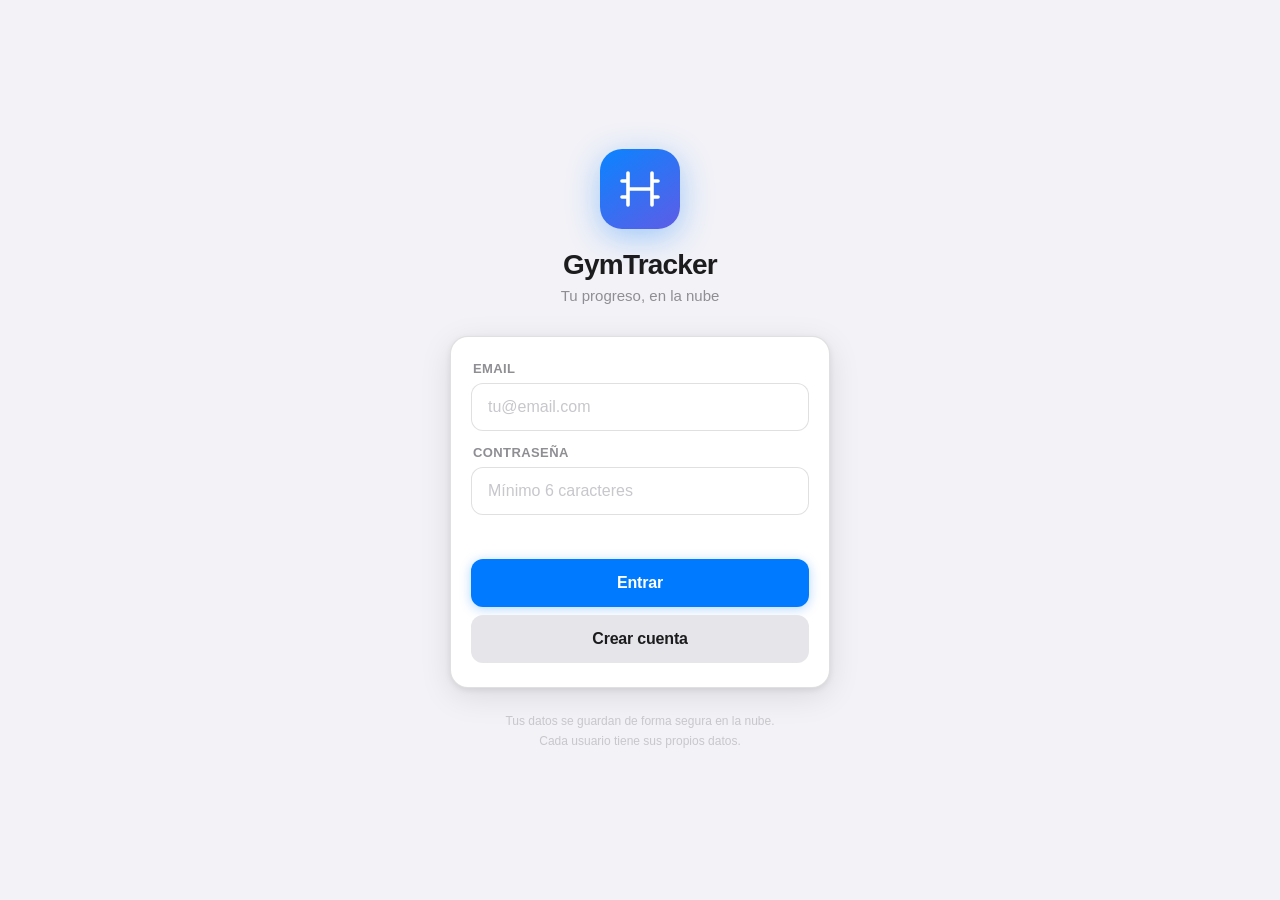
==== index.html @ f8d6d8dc "fix: backup admin con paginacion, deteccion de key incorrecta y reset service key" ====
<!DOCTYPE html>
<html lang="es">
<head>
  <meta charset="UTF-8" />
  <meta name="viewport" content="width=device-width, initial-scale=1, viewport-fit=cover" />
  <meta http-equiv="Cache-Control" content="no-cache, no-store, must-revalidate" />
  <meta http-equiv="Pragma" content="no-cache" />
  <meta http-equiv="Expires" content="0" />
  <!-- Versión del build para forzar recarga en iOS -->
  <meta name="app-version" content="20260718-001" />
  <meta name="apple-mobile-web-app-capable" content="yes" />
  <meta name="apple-mobile-web-app-status-bar-style" content="black-translucent" />
  <meta name="apple-mobile-web-app-title" content="GymTracker" />
  <meta name="theme-color" content="#000000" media="(prefers-color-scheme: dark)" />
  <meta name="theme-color" content="#f2f2f7" media="(prefers-color-scheme: light)" />
  <title>GymTracker Pro</title>
  <link rel="manifest" href="manifest.json" />
  <link rel="apple-touch-icon" href="icons/apple-touch-icon.png" />
  <link rel="stylesheet" href="style.css" />
</head>
<body>

<!-- LOGIN SCREEN -->
<div id="loginScreen" style="display:none">
  <div class="login-wrap">
    <div class="login-logo">
      <svg width="48" height="48" viewBox="0 0 24 24" fill="none" stroke="white" stroke-width="1.8" stroke-linecap="round"><path d="M6 4v16M18 4v16M3 8h3M18 8h3M3 16h3M18 16h3M6 12h12"/></svg>
    </div>
    <div class="login-title">GymTracker</div>
    <div class="login-subtitle">Tu progreso, en la nube</div>

    <div class="login-card">
      <div class="form-group">
        <label class="form-label">Email</label>
        <input type="email" id="loginEmail" class="form-input" placeholder="tu@email.com"
          autocomplete="email" inputmode="email" />
      </div>
      <div class="form-group">
        <label class="form-label">Contraseña</label>
        <input type="password" id="loginPass" class="form-input" placeholder="Mínimo 6 caracteres"
          autocomplete="current-password" />
      </div>
      <div id="loginError" class="login-error"></div>
      <button id="loginBtn" class="btn btn-primary btn-full" onclick="handleLogin()">Entrar</button>
      <button id="signupBtn" class="btn btn-secondary btn-full" onclick="handleSignup()">Crear cuenta</button>
    </div>

    <div class="login-footer">Tus datos se guardan de forma segura en la nube.<br>Cada usuario tiene sus propios datos.</div>
  </div>
</div>

<div id="app">

  <div class="status-bar-spacer"></div>

  <!-- HEADER -->
  <header class="app-header" id="appHeader">
    <div class="header-inner">
      <button class="header-btn" id="headerLeft" onclick="handleHeaderLeft()" style="visibility:hidden">
        <svg viewBox="0 0 24 24"><polyline points="15 18 9 12 15 6"/></svg>
        <span id="headerLeftText" style="font-size:16px;font-weight:500"></span>
      </button>
      <h1 class="header-title" id="headerTitle">GymTracker</h1>
      <button class="header-btn" id="headerRight" onclick="handleHeaderRight()" style="visibility:hidden">
        <span id="headerRightContent"></span>
      </button>
    </div>
  </header>

  <div id="syncIndicator" class="sync-indicator"></div>

  <!-- MAIN -->
  <main class="main-content" id="mainContent">

    <!-- DASHBOARD -->
    <section id="viewDashboard" class="view active">

      <!-- Hero: peso corporal -->
      <div class="dash-hero" onclick="navigateTo('weight')">
        <div class="dash-hero-label">Peso corporal</div>
        <div style="display:flex;align-items:baseline;gap:6px">
          <div class="dash-hero-value" id="dashWeight">—</div>
          <div class="dash-hero-unit">kg</div>
        </div>
        <div id="dashWeightDelta" class="dash-hero-delta" style="display:none"></div>
        <div class="dash-hero-sub">Toca para registrar peso</div>
      </div>

      <!-- KPI strip -->
      <div class="dash-kpi-strip" id="dashKpiStrip"></div>

      <!-- Stats tiles -->
      <div class="stats-grid">
        <div class="stat-tile" onclick="navigateTo('workouts')">
          <div class="stat-tile-icon" style="background:rgba(0,122,255,0.10)">
            <svg class="tile-svg" viewBox="0 0 24 24"><path d="M6 4v16M18 4v16M3 8h3M18 8h3M3 16h3M18 16h3M6 12h12"/></svg>
          </div>
          <div class="stat-tile-value" id="dashWorkouts">0</div>
          <div class="stat-tile-label">Entrenos</div>
        </div>
        <div class="stat-tile" onclick="navigateTo('exercises')">
          <div class="stat-tile-icon" style="background:rgba(94,92,230,0.10)">
            <svg class="tile-svg" style="stroke:#5856d6" viewBox="0 0 24 24"><path d="M9 5H7a2 2 0 0 0-2 2v12a2 2 0 0 0 2 2h10a2 2 0 0 0 2-2V7a2 2 0 0 0-2-2h-2"/><rect x="9" y="3" width="6" height="4" rx="1"/><path d="M9 12h6M9 16h4"/></svg>
          </div>
          <div class="stat-tile-value" id="dashExercises">0</div>
          <div class="stat-tile-label">Ejercicios</div>
        </div>
        <div class="stat-tile" onclick="navigateTo('records')">
          <div class="stat-tile-icon" style="background:rgba(255,159,10,0.10)">
            <svg class="tile-svg" style="stroke:#ff9f0a" viewBox="0 0 24 24"><circle cx="12" cy="8" r="6"/><path d="M8.21 13.89L7 23l5-3 5 3-1.21-9.12"/></svg>
          </div>
          <div class="stat-tile-value" id="dashRecords">0</div>
          <div class="stat-tile-label">Récords</div>
        </div>
      </div>

      <!-- Último entreno -->
      <div class="section-title">Último entreno</div>
      <div id="dashLastWorkout" style="padding:0 16px 4px"></div>
      <div id="dashQuickActions" style="padding:0 16px 4px"></div>
      <div id="dashRecentPRs" style="padding:0 16px 4px"></div>

      <!-- Semana en curso -->
      <div class="section-title">Esta semana</div>
      <div id="dashWeekSummary" style="padding:0 16px 4px"></div>

      <div class="section-title" style="margin-top:4px">Volumen semanal</div>
      <div class="card card-chart"><canvas id="chartVolumeDash" height="110"></canvas></div>

      <div class="section-title">Progreso peso</div>
      <div class="card card-chart"><canvas id="chartWeightDash" height="110"></canvas></div>

      <div class="section-title">Objetivos</div>
      <div id="dashGoals" style="padding:0 16px">
        <div class="empty-state">
          <div class="empty-icon-wrap">
            <svg class="empty-svg" viewBox="0 0 24 24"><circle cx="12" cy="12" r="10"/><path d="M12 8v4l3 3"/></svg>
          </div>
          <div class="empty-state-text">Sin objetivos</div>
          <div class="empty-state-sub">Defínelos en Ajustes</div>
        </div>
      </div>

      <div class="section-title">Calendario</div>
      <div class="card" id="dashCalendar"></div>
      <div style="height:36px"></div>
    </section>

    <!-- WORKOUTS LIST -->
    <section id="viewWorkouts" class="view">
      <!-- Search bar -->
      <div class="search-bar-wrap">
        <input type="search" id="workoutSearch" class="search-input" placeholder="Buscar entreno, ejercicio..." oninput="renderWorkoutList()" autocomplete="off" />
      </div>
      <!-- Quick range chips -->
      <div class="filter-chips" id="workoutRangeFilter">
        <button class="chip active" onclick="setWorkoutRange('all',this)">Todo</button>
        <button class="chip" onclick="setWorkoutRange('week',this)">Esta semana</button>
        <button class="chip" onclick="setWorkoutRange('month',this)">Este mes</button>
        <button class="chip" onclick="setWorkoutRange('3m',this)">3 meses</button>
        <button class="chip wf-calendar-chip" onclick="toggleWorkoutDatePicker(this)" id="workoutDatePickerChip">📅 Fecha</button>
      </div>
      <!-- Date range picker (hidden by default) -->
      <div id="workoutDatePicker" class="wf-date-picker" style="display:none">
        <div class="wf-date-row">
          <label class="wf-date-label">Desde</label>
          <input type="date" id="workoutDateFrom" class="form-input wf-date-input" onchange="renderWorkoutList()" />
        </div>
        <div class="wf-date-row">
          <label class="wf-date-label">Hasta</label>
          <input type="date" id="workoutDateTo" class="form-input wf-date-input" onchange="renderWorkoutList()" />
        </div>
        <button class="btn btn-ghost wf-clear-btn" onclick="clearWorkoutDatePicker()">Limpiar fechas</button>
      </div>
      <!-- Muscle filter chips -->
      <div class="filter-chips" id="workoutMuscleFilter" style="padding-top:2px">
        <button class="chip active" onclick="setWorkoutMuscle('',this)">Todos</button>
        <button class="chip" onclick="setWorkoutMuscle('Pecho',this)">Pecho</button>
        <button class="chip" onclick="setWorkoutMuscle('Espalda',this)">Espalda</button>
        <button class="chip" onclick="setWorkoutMuscle('Hombros',this)">Hombros</button>
        <button class="chip" onclick="setWorkoutMuscle('Bíceps',this)">Bíceps</button>
        <button class="chip" onclick="setWorkoutMuscle('Tríceps',this)">Tríceps</button>
        <button class="chip" onclick="setWorkoutMuscle('Antebrazo',this)">Antebrazo</button>
        <button class="chip" onclick="setWorkoutMuscle('Piernas',this)">Piernas</button>
        <button class="chip" onclick="setWorkoutMuscle('Glúteos',this)">Glúteos</button>
        <button class="chip" onclick="setWorkoutMuscle('Core / Abdomen',this)">Core</button>
        <button class="chip" onclick="setWorkoutMuscle('Cardio',this)">Cardio</button>
      </div>
      <!-- Results count -->
      <div id="workoutFilterInfo" class="wf-filter-info" style="display:none"></div>
      <div id="workoutList" class="list-container" style="padding-top:4px"></div>
      <div style="height:100px"></div>
    </section>

    <!-- WORKOUT EDIT -->
    <section id="viewWorkoutEdit" class="view">
      <div class="autosave-indicator" id="autoSaveIndicator">✓ Guardado</div>
      <div class="form-container">
        <input type="hidden" id="editWorkoutId" />
        <div class="form-group">
          <label class="form-label">Título (opcional)</label>
          <input type="text" id="workoutTitle" class="form-input" placeholder="Ej: Push day, Pierna pesada, Full body..." oninput="scheduleAutoSave()" />
        </div>
        <div class="form-group">
          <label class="form-label">Fecha</label>
          <input type="date" id="workoutDate" class="form-input" oninput="scheduleAutoSave()" />
        </div>
        <div class="form-group">
          <label class="form-label">Notas</label>
          <textarea id="workoutNotes" class="form-input form-textarea" placeholder="Sensaciones, observaciones..." oninput="scheduleAutoSave()"></textarea>
        </div>
        <div class="form-group">
          <label class="form-label">Foto del entrenamiento</label>
          <div class="workout-photo-area" id="workoutPhotoPreview" onclick="document.getElementById('workoutPhotoInput').click()">
            <svg width="28" height="28" viewBox="0 0 24 24" fill="none" stroke="currentColor" stroke-width="1.5" stroke-linecap="round"><rect x="3" y="3" width="18" height="18" rx="3"/><circle cx="8.5" cy="8.5" r="1.5"/><polyline points="21 15 16 10 5 21"/></svg>
            <span id="workoutPhotoLabel">Añadir foto</span>
          </div>
          <input type="file" id="workoutPhotoInput" accept="image/*" style="display:none" onchange="handleWorkoutPhoto(event)" />
          <input type="hidden" id="workoutPhotoData" />
        </div>
        <div class="form-group">
          <div class="workout-inline-actions">
            <button class="btn btn-secondary btn-sm" onclick="openTemplatePicker()">Cargar plantilla</button>
            <button class="btn btn-ghost btn-sm" onclick="saveCurrentWorkoutAsTemplate()">Guardar como plantilla</button>
          </div>
          <div id="workoutTemplateHint" class="workout-template-hint"></div>
        </div>
      </div>
      <div class="section-title">Ejercicios y series</div>
      <div style="padding:0 16px">
        <div id="exerciseBlocksContainer"></div>
        <button class="add-exercise-btn" onclick="addExerciseBlock()">
          <svg width="16" height="16" viewBox="0 0 24 24" fill="none" stroke="currentColor" stroke-width="2.5" stroke-linecap="round"><line x1="12" y1="5" x2="12" y2="19"/><line x1="5" y1="12" x2="19" y2="12"/></svg>
          Añadir ejercicio
        </button>
      </div>
      <div style="padding:16px">
        <button class="btn btn-primary btn-full" onclick="saveWorkout()">Guardar entrenamiento</button>
      </div>
      <div style="height:32px"></div>
    </section>

    <!-- EXERCISES LIST -->
    <section id="viewExercises" class="view">
      <div class="search-bar-wrap">
        <input type="search" id="exerciseSearch" class="search-input" placeholder="Buscar ejercicio..." oninput="renderExerciseList()" autocomplete="off" />
      </div>
      <div class="filter-chips" id="exerciseMuscleFilter">
        <button class="chip active" onclick="setExFilter('',this)">Todos</button>
        <button class="chip" onclick="setExFilter('Pecho',this)">Pecho</button>
        <button class="chip" onclick="setExFilter('Espalda',this)">Espalda</button>
        <button class="chip" onclick="setExFilter('Hombros',this)">Hombros</button>
        <button class="chip" onclick="setExFilter('Bíceps',this)">Bíceps</button>
        <button class="chip" onclick="setExFilter('Tríceps',this)">Tríceps</button>
        <button class="chip" onclick="setExFilter('Antebrazo',this)">Antebrazo</button>
        <button class="chip" onclick="setExFilter('Piernas',this)">Piernas</button>
        <button class="chip" onclick="setExFilter('Glúteos',this)">Glúteos</button>
        <button class="chip" onclick="setExFilter('Core / Abdomen',this)">Core</button>
        <button class="chip" onclick="setExFilter('Cardio',this)">Cardio</button>
      </div>
      <div id="exerciseList" class="list-container"></div>
      <div style="height:100px"></div>
    </section>

    <!-- EXERCISE EDIT -->
    <section id="viewExerciseEdit" class="view">
      <input type="hidden" id="editExerciseId" />
      <div class="exercise-form-card">
        <div class="form-group" style="margin-bottom:20px">
          <label class="form-label">Nombre del ejercicio</label>
          <input type="text" id="exerciseName" class="form-input exercise-name-input"
            placeholder="Ej: Press banca plano"
            autocomplete="off" autocorrect="off" spellcheck="false" autofocus />
        </div>
        <div class="form-group">
          <label class="form-label">Grupo muscular</label>
          <div class="muscle-chips-wrap" id="muscleChipsWrap">
            <button class="muscle-chip" data-m="Pecho"          onclick="selectMuscle(this)">Pecho</button>
            <button class="muscle-chip" data-m="Espalda"        onclick="selectMuscle(this)">Espalda</button>
            <button class="muscle-chip" data-m="Hombros"        onclick="selectMuscle(this)">Hombros</button>
            <button class="muscle-chip" data-m="Bíceps"         onclick="selectMuscle(this)">Bíceps</button>
            <button class="muscle-chip" data-m="Tríceps"        onclick="selectMuscle(this)">Tríceps</button>
            <button class="muscle-chip" data-m="Antebrazo"      onclick="selectMuscle(this)">Antebrazo</button>
            <button class="muscle-chip" data-m="Piernas"        onclick="selectMuscle(this)">Piernas</button>
            <button class="muscle-chip" data-m="Glúteos"        onclick="selectMuscle(this)">Glúteos</button>
            <button class="muscle-chip" data-m="Core / Abdomen" onclick="selectMuscle(this)">Core</button>
            <button class="muscle-chip" data-m="Cardio"         onclick="selectMuscle(this)">Cardio</button>
            <button class="muscle-chip" data-m="Otro"           onclick="selectMuscle(this)">Otro</button>
          </div>
          <input type="hidden" id="exerciseMuscle" />
        </div>
        <div class="form-group" style="margin-bottom:4px">
          <label class="form-label">Notas / Técnica</label>
          <textarea id="exerciseNotes" class="form-input form-textarea" placeholder="Agarre, recorrido, variantes..."></textarea>
        </div>
      </div>
      <div style="padding:0 16px 8px">
        <button class="btn btn-primary btn-full" onclick="saveExercise()">Guardar ejercicio</button>
        <button class="btn btn-ghost btn-full" id="deleteExerciseBtn" onclick="deleteExerciseCurrent()" style="display:none;color:var(--red)">Eliminar ejercicio</button>
      </div>
      <div style="height:32px"></div>
    </section>

    <!-- HISTORY section removed -->

    <!-- STATS -->
    <section id="viewStats" class="view">
      <div class="time-range-bar">
        <button class="time-btn active" onclick="setStatsRange(7,this)">7D</button>
        <button class="time-btn"        onclick="setStatsRange(30,this)">30D</button>
        <button class="time-btn"        onclick="setStatsRange(90,this)">3M</button>
        <button class="time-btn"        onclick="setStatsRange(180,this)">6M</button>
        <button class="time-btn"        onclick="setStatsRange(365,this)">1A</button>
        <button class="time-btn"        onclick="setStatsRange(0,this)">Todo</button>
      </div>
      <div class="stats-summary-grid" id="statsSummaryGrid"></div>
      <div class="stats-tabs">
        <button class="stats-tab active" onclick="switchStatsTab('general',this)">General</button>
        <button class="stats-tab" onclick="switchStatsTab('exercise',this)">Ejercicio</button>
        <button class="stats-tab" onclick="switchStatsTab('muscles',this)">Músculos</button>
        <button class="stats-tab" onclick="switchStatsTab('compare',this)">Comparar</button>
      </div>
      <div id="statsTabGeneral" class="stats-tab-content active">
        <div id="statsHighlights" style="padding:0 16px 8px"></div>
        <div id="statsWeekPattern" style="padding:0 16px 8px"></div>
        <div class="card card-chart">
          <div class="chart-title">Entrenos por semana</div>
          <div class="chart-subtitle" id="statsAvgPerWeek"></div>
          <canvas id="chartWorkoutsPerWeek" height="130"></canvas>
        </div>
        <div class="card card-chart">
          <div class="chart-title">Volumen semanal <span style="font-size:12px;font-weight:400;color:var(--text3)">kg·reps</span></div>
          <div class="chart-subtitle" id="statsBestWeek"></div>
          <canvas id="chartWeeklyVolume" height="130"></canvas>
        </div>
        <div class="card card-chart">
          <div class="chart-title">Volumen mensual</div>
          <canvas id="chartMonthlyVolume" height="130"></canvas>
        </div>
        <div class="card card-chart">
          <div class="chart-title">Peso corporal</div>
          <div class="chart-subtitle" id="statsWeightMeta"></div>
          <canvas id="chartWeightStats" height="130"></canvas>
        </div>
      </div>
      <div id="statsTabExercise" class="stats-tab-content">
        <div style="padding:0 16px 8px">
          <select id="statsExercisePicker" class="form-input form-select" onchange="renderStatsExercise()" style="font-weight:600">
            <option value="">— Selecciona un ejercicio —</option>
          </select>
        </div>
        <div id="statsExerciseRankings" style="padding:0 16px 8px"></div>
        <div id="statsExerciseSummary" style="padding:0 16px 4px"></div>
        <div id="statsExerciseState" style="padding:0 16px 8px"></div>
        <div class="card card-chart">
          <div class="chart-title">Peso máximo por sesión</div>
          <canvas id="chartExercise" height="140"></canvas>
        </div>
        <div class="card card-chart">
          <div class="chart-title">1RM estimado <span style="font-size:12px;font-weight:400;color:var(--text3)">(Epley + Brzycki)</span></div>
          <canvas id="chartOneRM" height="130"></canvas>
        </div>
        <div class="card card-chart">
          <div class="chart-title">Volumen por sesión</div>
          <canvas id="chartExVolume" height="130"></canvas>
        </div>
      </div>
      <div id="statsTabMuscles" class="stats-tab-content">        <div id="statsMuscleInsights" style="padding:0 16px 8px"></div>
        <div class="card" style="padding:16px 20px">
          <div class="chart-title" style="padding:0 0 12px">Volumen por músculo</div>
          <div id="muscleDistribution"></div>
        </div>
        <div class="card" style="padding:16px 20px;margin-top:0">
          <div class="chart-title" style="padding:0 0 12px">Sets por músculo</div>
          <div id="muscleSetCount"></div>
        </div>
        <div id="statsMuscleBalance" style="padding:0 16px 8px"></div>
      </div>

      <!-- TAB: COMPARAR -->
      <div id="statsTabCompare" class="stats-tab-content">
        <div style="padding:12px 16px 8px">
          <div class="cmp-label">Entreno A</div>
          <select id="cmpWorkoutA" class="form-input form-select" onchange="renderCompare()" style="font-weight:600;margin-bottom:10px">
            <option value="">— Selecciona un entreno —</option>
          </select>
          <div class="cmp-label">Entreno B</div>
          <select id="cmpWorkoutB" class="form-input form-select" onchange="renderCompare()" style="font-weight:600">
            <option value="">— Selecciona un entreno —</option>
          </select>
        </div>
        <div id="cmpResult" style="padding:0 16px 8px"></div>
      </div>

      <div style="height:40px"></div>
    </section>

    <!-- WEIGHT -->
    <section id="viewWeight" class="view">
      <div class="form-container">
        <div style="display:grid;grid-template-columns:1fr 1fr;gap:10px;margin-bottom:10px">
          <div class="form-group" style="margin-bottom:0">
            <label class="form-label">Peso (kg)</label>
            <input type="number" id="weightValue" class="form-input form-input-big" placeholder="75.5" step="0.1" inputmode="decimal" />
          </div>
          <div class="form-group" style="margin-bottom:0">
            <label class="form-label">% Grasa</label>
            <input type="number" id="weightFat" class="form-input form-input-big" placeholder="18" step="0.1" inputmode="decimal" />
          </div>
        </div>
        <div class="form-group">
          <label class="form-label">Fecha</label>
          <input type="date" id="weightDate" class="form-input" />
        </div>
        <div class="form-group">
          <label class="form-label">Notas</label>
          <input type="text" id="weightNotes" class="form-input" placeholder="Ayunas, post-entreno..." />
        </div>
        <button class="btn btn-primary btn-full" onclick="saveWeight()">Registrar peso</button>
      </div>
      <div class="card card-chart" style="margin:16px 16px 12px">
        <div class="chart-title">Evolución del peso</div>
        <canvas id="chartWeight" height="140"></canvas>
      </div>
      <div id="weightList" style="padding:0 16px"></div>
      <div style="height:32px"></div>
    </section>

    <!-- RECORDS -->
    <section id="viewRecords" class="view">
      <div id="recordsList" class="list-container" style="padding-top:12px"></div>
      <div style="height:32px"></div>
    </section>

    <!-- PHOTOS -->
    <section id="viewPhotos" class="view">
      <div class="section-title">Fotos de progreso</div>

      <!-- Upload -->
      <div style="padding:0 16px 12px">
        <div class="photo-upload-area" onclick="document.getElementById('photoInput').click()">
          <svg width="32" height="32" viewBox="0 0 24 24" fill="none" stroke="currentColor" stroke-width="1.5" stroke-linecap="round"><rect x="3" y="3" width="18" height="18" rx="3"/><circle cx="8.5" cy="8.5" r="1.5"/><polyline points="21 15 16 10 5 21"/></svg>
          <div style="font-size:15px;font-weight:600;margin-top:8px">Añadir foto</div>
          <div style="font-size:13px;color:var(--text3);margin-top:4px">Toca para elegir una foto</div>
        </div>
        <input type="file" id="photoInput" accept="image/*" style="display:none" onchange="addPhoto(event)" />
      </div>

      <div id="photoGrid" class="photo-grid"></div>

      <!-- Photo viewer overlay -->
      <div id="photoViewer" class="photo-viewer" style="display:none" onclick="closePhotoViewer()">
        <div class="photo-viewer-header">
          <button class="photo-viewer-close" onclick="closePhotoViewer()">
            <svg width="18" height="18" viewBox="0 0 24 24" fill="none" stroke="currentColor" stroke-width="2.5" stroke-linecap="round"><line x1="18" y1="6" x2="6" y2="18"/><line x1="6" y1="6" x2="18" y2="18"/></svg>
          </button>
          <div class="photo-viewer-date" id="photoViewerDate"></div>
          <button class="photo-viewer-del" onclick="deleteCurrentPhoto()">
            <svg width="18" height="18" viewBox="0 0 24 24" fill="none" stroke="currentColor" stroke-width="2" stroke-linecap="round"><polyline points="3 6 5 6 21 6"/><path d="M19 6l-1 14a2 2 0 0 1-2 2H8a2 2 0 0 1-2-2L5 6"/><path d="M10 11v6M14 11v6"/></svg>
          </button>
        </div>
        <img id="photoViewerImg" style="max-width:100%;max-height:80vh;border-radius:12px;object-fit:contain" />
        <div class="photo-viewer-note" id="photoViewerNote"></div>
      </div>

      <div style="height:40px"></div>
    </section>

    <!-- GOALS -->
    <section id="viewGoals" class="view">
      <div class="form-container">
        <div class="form-group">
          <label class="form-label">Objetivo de peso (kg)</label>
          <input type="number" id="goalWeight" class="form-input" placeholder="70.0" step="0.1" />
        </div>
        <div class="form-group">
          <label class="form-label">Ejercicio objetivo de fuerza</label>
          <select id="goalExercise" class="form-input form-select"></select>
        </div>
        <div class="form-group">
          <label class="form-label">Peso objetivo (kg)</label>
          <input type="number" id="goalStrengthWeight" class="form-input" placeholder="100" />
        </div>
        <button class="btn btn-primary btn-full" onclick="saveGoals()">Guardar objetivos</button>
      </div>
      <div style="height:12px"></div>
      <div id="goalsList" style="padding:0 16px"></div>
      <div style="height:32px"></div>
    </section>

    <!-- SETTINGS -->
    <section id="viewSettings" class="view">
      <div style="height:12px"></div>

      <div class="settings-group">
        <div class="settings-group-label">Cuenta</div>
        <div class="settings-list">
          <div class="settings-item" style="pointer-events:none">
            <div class="settings-icon-wrap" style="background:rgba(0,122,255,0.10)">
              <svg class="settings-svg" viewBox="0 0 24 24"><path d="M20 21v-2a4 4 0 0 0-4-4H8a4 4 0 0 0-4 4v2"/><circle cx="12" cy="7" r="4"/></svg>
            </div>
            <span class="settings-label" id="userEmail" style="font-size:13px;color:var(--text3)">—</span>
          </div>
          <div class="settings-item danger" onclick="confirmLogout()">
            <div class="settings-icon-wrap" style="background:rgba(255,59,48,0.10)">
              <svg class="settings-svg" style="stroke:#ff3b30" viewBox="0 0 24 24"><path d="M9 21H5a2 2 0 0 1-2-2V5a2 2 0 0 1 2-2h4"/><polyline points="16 17 21 12 16 7"/><line x1="21" y1="12" x2="9" y2="12"/></svg>
            </div>
            <span class="settings-label">Cerrar sesión</span>
            <svg class="settings-chevron" viewBox="0 0 24 24"><polyline points="9 18 15 12 9 6"/></svg>
          </div>
        </div>
      </div>

      <div class="settings-group">
        <div class="settings-group-label">Objetivos</div>
        <div class="settings-list">
          <div class="settings-item" onclick="navigateTo('goals')">
            <div class="settings-icon-wrap" style="background:rgba(0,122,255,0.10)">
              <svg class="settings-svg" viewBox="0 0 24 24"><circle cx="12" cy="12" r="10"/><circle cx="12" cy="12" r="6"/><circle cx="12" cy="12" r="2"/></svg>
            </div>
            <span class="settings-label">Mis objetivos</span>
            <svg class="settings-chevron" viewBox="0 0 24 24"><polyline points="9 18 15 12 9 6"/></svg>
          </div>
          <div class="settings-item" onclick="navigateTo('photos')">
            <div class="settings-icon-wrap" style="background:rgba(94,92,230,0.10)">
              <svg class="settings-svg" style="stroke:#5856d6" viewBox="0 0 24 24"><rect x="3" y="3" width="18" height="18" rx="3"/><circle cx="8.5" cy="8.5" r="1.5"/><polyline points="21 15 16 10 5 21"/></svg>
            </div>
            <span class="settings-label">Fotos de progreso</span>
            <svg class="settings-chevron" viewBox="0 0 24 24"><polyline points="9 18 15 12 9 6"/></svg>
          </div>
        </div>
      </div>
      <div class="settings-group">
        <div class="settings-group-label">Plantillas</div>
        <div class="settings-list">
          <div class="settings-item" onclick="openTemplatePicker()">
            <div class="settings-icon-wrap" style="background:rgba(94,92,230,0.10)">
              <svg class="settings-svg" style="stroke:#5856d6" viewBox="0 0 24 24"><path d="M9 3h6l5 5v11a2 2 0 0 1-2 2H6a2 2 0 0 1-2-2V5a2 2 0 0 1 2-2h3"/><path d="M9 3v5h6"/><path d="M8 13h8M8 17h5"/></svg>
            </div>
            <span class="settings-label">Cargar plantilla</span>
            <svg class="settings-chevron" viewBox="0 0 24 24"><polyline points="9 18 15 12 9 6"/></svg>
          </div>
          <div class="settings-item" style="pointer-events:none;flex-direction:column;align-items:flex-start;gap:4px">
            <div id="templateSummary" style="font-size:12px;color:var(--text3);padding:2px 0"></div>
          </div>
        </div>
      </div>

      <div class="settings-group">
        <div class="settings-group-label">Backup GitHub</div>
        <div class="settings-list">
          <div class="settings-item" style="flex-direction:column;align-items:stretch;gap:8px;padding:14px 16px">
            <div style="font-size:13px;font-weight:600;color:var(--text)">Token de acceso</div>
            <div style="display:flex;gap:8px">
              <input type="password" id="gistTokenInput" class="form-input" placeholder="ghp_..." style="flex:1;margin:0;font-size:13px" />
              <button class="btn btn-primary" onclick="saveGistToken()" style="padding:0 14px;font-size:13px;flex-shrink:0">Guardar</button>
            </div>
            <div style="font-size:11px;color:var(--text3)">github.com → Settings → Developer settings → Tokens (classic) → scope: gist</div>
          </div>
          <div class="settings-item" onclick="handleManualBackup()" id="backupGistBtn">
            <div class="settings-icon-wrap" style="background:rgba(36,41,46,0.10)">
              <svg class="settings-svg" style="stroke:#24292e" viewBox="0 0 24 24"><path d="M12 2C6.477 2 2 6.477 2 12c0 4.418 2.865 8.166 6.839 9.489.5.092.682-.217.682-.482 0-.237-.009-.868-.013-1.703-2.782.604-3.369-1.342-3.369-1.342-.454-1.155-1.11-1.462-1.11-1.462-.908-.62.069-.608.069-.608 1.003.07 1.531 1.03 1.531 1.03.892 1.529 2.341 1.087 2.91.831.092-.646.35-1.086.636-1.336-2.22-.253-4.555-1.11-4.555-4.943 0-1.091.39-1.984 1.029-2.683-.103-.253-.446-1.27.098-2.647 0 0 .84-.269 2.75 1.025A9.578 9.578 0 0 1 12 6.836a9.59 9.59 0 0 1 2.504.337c1.909-1.294 2.747-1.025 2.747-1.025.546 1.377.202 2.394.1 2.647.64.699 1.028 1.592 1.028 2.683 0 3.842-2.339 4.687-4.566 4.935.359.309.678.919.678 1.852 0 1.336-.012 2.415-.012 2.743 0 .267.18.578.688.48C19.138 20.163 22 16.418 22 12c0-5.523-4.477-10-10-10z"/></svg>
            </div>
            <span class="settings-label">Hacer backup ahora</span>
            <svg class="settings-chevron" viewBox="0 0 24 24"><polyline points="9 18 15 12 9 6"/></svg>
          </div>
          <div class="settings-item" onclick="handleRestoreBackup()" id="restoreGistBtn">
            <div class="settings-icon-wrap" style="background:rgba(255,149,0,0.10)">
              <svg class="settings-svg" style="stroke:#ff9500" viewBox="0 0 24 24"><polyline points="1 4 1 10 7 10"/><path d="M3.51 15a9 9 0 1 0 .49-4.95"/></svg>
            </div>
            <span class="settings-label">Restaurar backup</span>
            <svg class="settings-chevron" viewBox="0 0 24 24"><polyline points="9 18 15 12 9 6"/></svg>
          </div>
          <div class="settings-item" style="pointer-events:none;flex-direction:column;align-items:flex-start;gap:4px">
            <div id="backupStatus" style="font-size:12px;color:var(--text3);padding:2px 0"></div>
          </div>
        </div>
      </div>

      <div class="settings-group">
        <div class="settings-group-label">Mis Datos (Copia de seguridad del usuario)</div>
        <div class="settings-list">
          <!-- Banner de aviso -->
          <div style="background:rgba(255,159,10,0.12);border:1px solid rgba(255,159,10,0.3);border-radius:10px;padding:12px 14px;margin:0 0 4px;font-size:12px;color:var(--text2);line-height:1.5">
            💾 <b>Recomendado:</b> Exporta tus datos regularmente. El archivo JSON contiene solo tus datos de entrenamiento y puedes restaurarlo cuando quieras.
          </div>
          <div class="settings-item" onclick="exportData()">
            <div class="settings-icon-wrap" style="background:rgba(52,199,89,0.10)">
              <svg class="settings-svg" style="stroke:#34c759" viewBox="0 0 24 24"><path d="M21 15v4a2 2 0 0 1-2 2H5a2 2 0 0 1-2-2v-4"/><polyline points="7 10 12 15 17 10"/><line x1="12" y1="15" x2="12" y2="3"/></svg>
            </div>
            <div>
              <span class="settings-label">Exportar mis datos (JSON)</span>
              <div style="font-size:11px;color:var(--text3);margin-top:1px">Descarga una copia de seguridad de tu usuario</div>
            </div>
            <svg class="settings-chevron" viewBox="0 0 24 24"><polyline points="9 18 15 12 9 6"/></svg>
          </div>
          <div class="settings-item" onclick="document.getElementById('importFile').click()">
            <div class="settings-icon-wrap" style="background:rgba(50,173,230,0.10)">
              <svg class="settings-svg" style="stroke:#32ade6" viewBox="0 0 24 24"><path d="M21 15v4a2 2 0 0 1-2 2H5a2 2 0 0 1-2-2v-4"/><polyline points="17 8 12 3 7 8"/><line x1="12" y1="3" x2="12" y2="15"/></svg>
            </div>
            <div>
              <span class="settings-label">Importar mis datos (JSON)</span>
              <div style="font-size:11px;color:var(--text3);margin-top:1px">Restaura tus datos y sincronízalos con tu cuenta</div>
            </div>
            <svg class="settings-chevron" viewBox="0 0 24 24"><polyline points="9 18 15 12 9 6"/></svg>
          </div>
          <input type="file" id="importFile" accept=".json" style="display:none" onchange="importData(event)" />
        </div>
      </div>
      <div id="adminPanel" style="display:none">
        <div class="settings-group">
          <div class="settings-group-label" style="color:#ff9f0a">⚙️ Admin</div>
          <div class="settings-list">
            <div class="settings-item" onclick="adminExportAllUsers()">
              <div class="settings-icon-wrap" style="background:rgba(255,159,10,0.10)">
                <svg class="settings-svg" style="stroke:#ff9f0a" viewBox="0 0 24 24"><path d="M21 15v4a2 2 0 0 1-2 2H5a2 2 0 0 1-2-2v-4"/><polyline points="7 10 12 15 17 10"/><line x1="12" y1="15" x2="12" y2="3"/></svg>
              </div>
              <div>
                <span class="settings-label">Backup todos los usuarios</span>
                <div style="font-size:11px;color:var(--text3);margin-top:1px">Descarga un JSON con todos los datos</div>
              </div>
              <svg class="settings-chevron" viewBox="0 0 24 24"><polyline points="9 18 15 12 9 6"/></svg>
            </div>
            <div class="settings-item" onclick="document.getElementById('adminImportFile').click()">
              <div class="settings-icon-wrap" style="background:rgba(255,159,10,0.10)">
                <svg class="settings-svg" style="stroke:#ff9f0a" viewBox="0 0 24 24"><path d="M21 15v4a2 2 0 0 1-2 2H5a2 2 0 0 1-2-2v-4"/><polyline points="17 8 12 3 7 8"/><line x1="12" y1="3" x2="12" y2="15"/></svg>
              </div>
              <div>
                <span class="settings-label">Restaurar backup completo</span>
                <div style="font-size:11px;color:var(--text3);margin-top:1px">Sube JSON de backup a Supabase</div>
              </div>
              <svg class="settings-chevron" viewBox="0 0 24 24"><polyline points="9 18 15 12 9 6"/></svg>
            </div>
            <input type="file" id="adminImportFile" accept=".json" style="display:none" onchange="adminImportAllUsers(event)" />
            <div class="settings-item" onclick="adminViewSuggestions()">
              <div class="settings-icon-wrap" style="background:rgba(255,159,10,0.10)">
                <svg class="settings-svg" style="stroke:#ff9f0a" viewBox="0 0 24 24"><path d="M21 15a2 2 0 0 1-2 2H7l-4 4V5a2 2 0 0 1 2-2h14a2 2 0 0 1 2 2z"/></svg>
              </div>
              <div>
                <span class="settings-label">Ver sugerencias</span>
                <div style="font-size:11px;color:var(--text3);margin-top:1px" id="adminSuggestionsCount">Cargando...</div>
              </div>
              <svg class="settings-chevron" viewBox="0 0 24 24"><polyline points="9 18 15 12 9 6"/></svg>
            </div>
            <div class="settings-item" onclick="adminResetServiceKey()">
              <div class="settings-icon-wrap" style="background:rgba(255,59,48,0.10)">
                <svg class="settings-svg" style="stroke:#ff3b30" viewBox="0 0 24 24"><path d="M21 2l-2 2m-7.61 7.61a5.5 5.5 0 1 1-7.778 7.778 5.5 5.5 0 0 1 7.777-7.777zm0 0L15.5 7.5m0 0l3 3L22 7l-3-3m-3.5 3.5L19 4"/></svg>
              </div>
              <div>
                <span class="settings-label">Resetear service key</span>
                <div style="font-size:11px;color:var(--text3);margin-top:1px">Borrar la key guardada para introducir una nueva</div>
              </div>
              <svg class="settings-chevron" viewBox="0 0 24 24"><polyline points="9 18 15 12 9 6"/></svg>
            </div>
          </div>
        </div>
      </div>

      <!-- Buzón de sugerencias (todos los usuarios) -->
      <div class="settings-group">
        <div class="settings-group-label">💬 Sugerencias</div>
        <div class="settings-list">
          <div style="padding:12px 16px;display:flex;flex-direction:column;gap:10px">
            <div style="font-size:13px;color:var(--text2)">¿Tienes alguna idea o quieres reportar un problema?</div>
            <textarea id="suggestionText" class="form-input form-textarea" placeholder="Escribe tu sugerencia aquí..." rows="3" style="resize:none"></textarea>
            <button class="btn btn-primary" onclick="sendSuggestion()" style="align-self:flex-end;padding:8px 20px">Enviar</button>
          </div>
        </div>
      </div>

      <div class="settings-footer" id="appVersionFooter">GymTracker Pro · Datos guardados localmente y en la nube</div>
    </section>

    <!-- CHALLENGES / RETOS -->
    <section id="viewChallenges" class="view">
      <!-- Notificaciones de retos -->
      <div id="challengeNotifList" style="padding:8px 16px 0"></div>

      <!-- Mis rivales guardados -->
      <div style="padding:12px 16px 4px">
        <div class="section-title" style="padding:0 0 8px">Mis rivales</div>
        <div id="savedRivalsList" class="saved-rivals-list"></div>
      </div>

      <!-- Búsqueda de rival -->
      <div style="padding:8px 16px">
        <div class="section-title" style="padding:0 0 8px">Buscar rival</div>
        <div style="display:flex;gap:8px">
          <input type="search" id="rivalSearchInput" class="search-input" placeholder="email del rival..." autocomplete="off" autocapitalize="none" />
          <button class="btn btn-primary" onclick="searchRival()" style="padding:0 16px;flex-shrink:0">Buscar</button>
        </div>
        <div id="rivalSearchResults" style="margin-top:8px"></div>
      </div>


      <!-- Sección del rival seleccionado -->
      <div id="challengeRivalSection" style="display:none">
        <div style="padding:0 16px 8px">
          <div class="section-title" style="padding:0 0 8px">Compitiendo vs <span id="challengeRivalName"></span></div>
          <!-- Filtros métrica -->
          <div class="filter-chips" id="challengeMetricFilter">
            <button class="chip active" onclick="setChallengeMetric('volume',this)">Volumen</button>
            <button class="chip" onclick="setChallengeMetric('max_weight',this)">Peso máx</button>
            <button class="chip" onclick="setChallengeMetric('sets',this)">Series</button>
          </div>
          <!-- Filtros periodo -->
          <div class="filter-chips" id="challengePeriodFilter" style="margin-top:4px">
            <button class="chip active" onclick="setChallengePeriod('week',this)">Esta semana</button>
            <button class="chip" onclick="setChallengePeriod('month',this)">Este mes</button>
            <button class="chip" onclick="setChallengePeriod('all',this)">Todo</button>
          </div>
        </div>
        <div id="challengeComparison" style="padding:0 16px 8px"></div>
      </div>
      <div style="height:calc(var(--tab-height) + var(--safe-bottom) + 20px)"></div>
    </section>

  </main>

  <!-- TAB BAR -->  <nav class="tab-bar" id="tabBar">
    <button class="tab-item active" onclick="navigateTo('dashboard')" data-tab="dashboard">
      <svg class="tab-svg" viewBox="0 0 24 24"><path d="M3 9.5L12 3l9 6.5V20a1 1 0 0 1-1 1H5a1 1 0 0 1-1-1V9.5z"/><path d="M9 21V12h6v9"/></svg>
      <span class="tab-label">Inicio</span>
    </button>
    <button class="tab-item" onclick="navigateTo('workouts')" data-tab="workouts">
      <svg class="tab-svg" viewBox="0 0 24 24"><path d="M6 4v16M18 4v16M3 8h3M18 8h3M3 16h3M18 16h3M6 12h12"/></svg>
      <span class="tab-label">Entreno</span>
    </button>
    <button class="tab-item" onclick="navigateTo('challenges')" data-tab="challenges">
      <svg class="tab-svg" viewBox="0 0 24 24"><path d="M17 21v-2a4 4 0 0 0-4-4H5a4 4 0 0 0-4 4v2"/><circle cx="9" cy="7" r="4"/><path d="M23 21v-2a4 4 0 0 0-3-3.87"/><path d="M16 3.13a4 4 0 0 1 0 7.75"/></svg>
      <span class="tab-label">Retos</span>
      <span id="challengeNotifBadge" class="notif-badge" style="display:none"></span>
    </button>
    <button class="tab-item" onclick="navigateTo('stats')" data-tab="stats">
      <svg class="tab-svg" viewBox="0 0 24 24"><path d="M18 20V10M12 20V4M6 20v-6"/></svg>
      <span class="tab-label">Stats</span>
    </button>
    <button class="tab-item" onclick="navigateTo('settings')" data-tab="settings">
      <svg class="tab-svg" viewBox="0 0 24 24"><circle cx="12" cy="12" r="3"/><path d="M19.4 15a1.65 1.65 0 0 0 .33 1.82l.06.06a2 2 0 0 1-2.83 2.83l-.06-.06a1.65 1.65 0 0 0-1.82-.33 1.65 1.65 0 0 0-1 1.51V21a2 2 0 0 1-4 0v-.09A1.65 1.65 0 0 0 9 19.4a1.65 1.65 0 0 0-1.82.33l-.06.06a2 2 0 0 1-2.83-2.83l.06-.06A1.65 1.65 0 0 0 4.68 15a1.65 1.65 0 0 0-1.51-1H3a2 2 0 0 1 0-4h.09A1.65 1.65 0 0 0 4.6 9a1.65 1.65 0 0 0-.33-1.82l-.06-.06a2 2 0 0 1 2.83-2.83l.06.06A1.65 1.65 0 0 0 9 4.68a1.65 1.65 0 0 0 1-1.51V3a2 2 0 0 1 4 0v.09a1.65 1.65 0 0 0 1 1.51 1.65 1.65 0 0 0 1.82-.33l.06-.06a2 2 0 0 1 2.83 2.83l-.06.06A1.65 1.65 0 0 0 19.4 9a1.65 1.65 0 0 0 1.51 1H21a2 2 0 0 1 0 4h-.09a1.65 1.65 0 0 0-1.51 1z"/></svg>
      <span class="tab-label">Ajustes</span>
    </button>
  </nav>

  <button class="fab" id="fabBtn" onclick="handleFab()">
    <svg width="22" height="22" viewBox="0 0 24 24" fill="none" stroke="white" stroke-width="2.5" stroke-linecap="round"><line x1="12" y1="5" x2="12" y2="19"/><line x1="5" y1="12" x2="19" y2="12"/></svg>
  </button>

</div>

<!-- EXERCISE PICKER SHEET -->
<div class="action-sheet" id="exercisePickerSheet" style="max-height:85vh;display:flex;flex-direction:column">
  <div class="action-sheet-handle"></div>
  <div style="padding:0 16px 10px;flex-shrink:0">
    <div style="font-size:17px;font-weight:700;color:var(--text);margin-bottom:10px">Selecciona ejercicio</div>
    <input type="search" id="exercisePickerSearch" class="search-input" placeholder="Buscar..." oninput="filterPickerList()" autocomplete="off" />
  </div>
  <div id="exercisePickerList" style="overflow-y:auto;-webkit-overflow-scrolling:touch;padding:0 16px 16px;flex:1"></div>
  <div style="padding:8px 16px;padding-bottom:calc(var(--safe-bottom) + 8px);flex-shrink:0">
    <button class="action-sheet-cancel" onclick="closeExercisePicker()">Cancelar</button>
  </div>
</div>

<div class="modal-overlay" id="modalOverlay" onclick="closeModal()"></div>

<!-- SUGGESTIONS ADMIN SHEET -->
<div class="action-sheet" id="suggestionsModalSheet" style="max-height:85vh;display:flex;flex-direction:column">
  <div class="action-sheet-handle"></div>
  <div style="padding:0 16px 12px;flex-shrink:0;display:flex;justify-content:space-between;align-items:center;border-bottom:1px solid var(--border2);margin-bottom:12px">
    <div style="font-size:17px;font-weight:700;color:var(--text)">💬 Sugerencias de usuarios</div>
    <button class="btn btn-secondary" onclick="closeSuggestionsSheet()" style="padding:6px 14px;font-size:12px;cursor:pointer">Cerrar</button>
  </div>
  <div id="suggestionsList" style="overflow-y:auto;-webkit-overflow-scrolling:touch;padding:4px 16px 36px;flex:1;display:flex;flex-direction:column;gap:12px"></div>
</div>

<div class="action-sheet" id="actionSheet">
  <div class="action-sheet-handle"></div>
  <div id="actionSheetContent"></div>
  <button class="action-sheet-cancel" onclick="closeActionSheet()">Cancelar</button>
</div>

<div class="toast" id="toast"></div>

<!-- Core -->
<script src="js/db.js"></script>
<script src="js/constants.js"></script>
<script src="js/utils.js"></script>
<script src="js/charts.js"></script>
<script src="js/metrics.js"></script>
<script src="js/backup.js"></script>
<script src="js/challenges.js"></script>
<!-- Views -->
<script src="js/nav.js"></script>
<script src="js/dashboard.js"></script>
<script src="js/exercises.js"></script>
<script src="js/workouts.js"></script>
<script src="js/history.js"></script>
<script src="js/weight.js"></script>
<script src="js/records.js"></script>
<script src="js/goals.js"></script>
<script src="js/stats.js"></script>
<script src="js/photos.js"></script>
<!-- Sync + Boot -->
<script src="sync.js"></script>
<script src="js/app.js"></script>
</body>
</html>
---- style.css ----
/* ===== RESET & BASE ===== */
*, *::before, *::after { box-sizing: border-box; margin: 0; padding: 0; }

:root {
  --bg: #f2f2f7;
  --bg2: #ffffff;
  --bg3: #e5e5ea;
  --bg4: #d1d1d6;
  --surface: rgba(255,255,255,0.80);
  --surface2: rgba(255,255,255,0.65);
  --border: rgba(0,0,0,0.07);
  --border2: rgba(0,0,0,0.12);
  --text: #1c1c1e;
  --text2: #48484a;
  --text3: #8e8e93;
  --text4: #c7c7cc;
  --accent: #007aff;
  --accent2: #5856d6;
  --gold: #ff9f0a;
  --red: #ff3b30;
  --green: #34c759;
  --teal: #32ade6;
  --pink: #ff2d55;
  --card-shadow: 0 1px 3px rgba(0,0,0,0.06), 0 4px 16px rgba(0,0,0,0.06);
  --card-shadow-lg: 0 2px 6px rgba(0,0,0,0.08), 0 8px 32px rgba(0,0,0,0.1);
  --radius: 18px;
  --radius-sm: 12px;
  --radius-xs: 8px;
  --tab-height: 83px;
  --header-height: 56px;
  --safe-top: env(safe-area-inset-top, 44px);
  --safe-bottom: env(safe-area-inset-bottom, 34px);
}

@media (prefers-color-scheme: dark) {
  :root {
    --bg: #000000;
    --bg2: #1c1c1e;
    --bg3: #2c2c2e;
    --bg4: #3a3a3c;
    --surface: rgba(28,28,30,0.90);
    --surface2: rgba(44,44,46,0.80);
    --border: rgba(255,255,255,0.07);
    --border2: rgba(255,255,255,0.12);
    --text: #ffffff;
    --text2: rgba(235,235,245,0.85);
    --text3: rgba(235,235,245,0.50);
    --text4: rgba(235,235,245,0.25);
    --card-shadow: 0 1px 3px rgba(0,0,0,0.3), 0 4px 16px rgba(0,0,0,0.4);
    --card-shadow-lg: 0 2px 8px rgba(0,0,0,0.4), 0 12px 40px rgba(0,0,0,0.5);
  }
}

html { height: 100%; -webkit-text-size-adjust: 100%; }

body {
  font-family: -apple-system, BlinkMacSystemFont, "SF Pro Display", "SF Pro Text", "Helvetica Neue", sans-serif;
  background: var(--bg);
  color: var(--text);
  height: 100%;
  overflow: hidden;
  -webkit-font-smoothing: antialiased;
  -moz-osx-font-smoothing: grayscale;
}

#app {
  display: flex;
  flex-direction: column;
  height: 100vh;
  height: -webkit-fill-available;
  overflow: hidden;
}

/* ===== STATUS BAR ===== */
.status-bar-spacer { height: var(--safe-top); flex-shrink: 0; }

/* ===== HEADER ===== */
.app-header {
  flex-shrink: 0;
  height: var(--header-height);
  background: var(--surface);
  backdrop-filter: blur(24px) saturate(200%);
  -webkit-backdrop-filter: blur(24px) saturate(200%);
  border-bottom: 0.5px solid var(--border2);
  position: relative;
  z-index: 10;
}

.header-inner {
  display: flex;
  align-items: center;
  justify-content: space-between;
  height: 100%;
  padding: 0 6px;
}

.header-title {
  font-size: 17px;
  font-weight: 600;
  letter-spacing: -0.4px;
  color: var(--text);
}

.header-btn {
  min-width: 44px;
  height: 44px;
  display: flex;
  align-items: center;
  justify-content: center;
  background: none;
  border: none;
  color: var(--accent);
  font-size: 17px;
  font-weight: 500;
  cursor: pointer;
  border-radius: 50%;
  transition: background 0.12s;
  -webkit-tap-highlight-color: transparent;
  gap: 4px;
}

.header-btn:active { background: var(--bg3); }

.header-btn svg { width: 20px; height: 20px; stroke: var(--accent); fill: none; stroke-width: 2; stroke-linecap: round; stroke-linejoin: round; }

/* ===== MAIN CONTENT ===== */
.main-content {
  flex: 1;
  overflow-y: auto;
  overflow-x: hidden;
  -webkit-overflow-scrolling: touch;
  position: relative;
  /* Espacio para el tab bar fijo */
  padding-bottom: calc(var(--tab-height) + var(--safe-bottom));
}

/* ===== VIEWS ===== */
.view { display: none; }
.view.active { display: block; animation: viewIn 0.22s cubic-bezier(0.25,0.46,0.45,0.94); }

@keyframes viewIn {
  from { opacity: 0; transform: translateY(10px); }
  to   { opacity: 1; transform: translateY(0); }
}

/* ===== SECTION TITLES ===== */
.section-title {
  font-size: 12px;
  font-weight: 700;
  color: var(--text3);
  text-transform: uppercase;
  letter-spacing: 0.7px;
  padding: 22px 20px 10px;
}

/* ===== DASHBOARD HERO ===== */
.dash-hero {
  margin: 12px 16px 0;
  padding: 20px;
  border-radius: var(--radius);
  background: linear-gradient(145deg, #0a84ff 0%, #5e5ce6 60%, #bf5af2 100%);
  box-shadow: 0 4px 24px rgba(0,122,255,0.35);
  color: #fff;
  position: relative;
  overflow: hidden;
}

.dash-hero::before {
  content: '';
  position: absolute;
  top: -30%;
  right: -10%;
  width: 180px;
  height: 180px;
  border-radius: 50%;
  background: rgba(255,255,255,0.08);
}

.dash-hero-label { font-size: 13px; font-weight: 500; opacity: 0.8; margin-bottom: 4px; }
.dash-hero-value { font-size: 42px; font-weight: 800; letter-spacing: -2px; line-height: 1; }
.dash-hero-unit { font-size: 20px; font-weight: 500; opacity: 0.8; }
.dash-hero-sub { font-size: 13px; opacity: 0.75; margin-top: 8px; }
.dash-hero-delta { display: inline-flex; align-items: center; gap: 4px; padding: 3px 10px; border-radius: 20px; background: rgba(255,255,255,0.2); font-size: 13px; font-weight: 600; margin-top: 8px; }

/* ===== STATS GRID ===== */
.stats-grid {
  display: grid;
  grid-template-columns: 1fr 1fr 1fr;
  gap: 10px;
  padding: 12px 16px 0;
}

.stat-tile {
  background: var(--bg2);
  border-radius: var(--radius-sm);
  border: 0.5px solid var(--border2);
  box-shadow: var(--card-shadow);
  padding: 14px 12px;
  display: flex;
  flex-direction: column;
  align-items: center;
  gap: 4px;
  cursor: pointer;
  -webkit-tap-highlight-color: transparent;
  transition: transform 0.12s, box-shadow 0.12s;
}

.stat-tile:active { transform: scale(0.95); box-shadow: none; }

.stat-tile-icon {
  width: 36px;
  height: 36px;
  border-radius: 10px;
  display: flex;
  align-items: center;
  justify-content: center;
  font-size: 18px;
  margin-bottom: 2px;
}

.stat-tile-value { font-size: 22px; font-weight: 800; letter-spacing: -0.5px; color: var(--text); line-height: 1; }
.stat-tile-label { font-size: 11px; font-weight: 500; color: var(--text3); text-align: center; }

/* ===== CARDS ===== */
.card {
  background: var(--bg2);
  border-radius: var(--radius);
  border: 0.5px solid var(--border2);
  box-shadow: var(--card-shadow);
  padding: 16px;
  margin: 0 16px 12px;
  transition: transform 0.12s, box-shadow 0.12s;
  -webkit-tap-highlight-color: transparent;
}

.card:active { transform: scale(0.98); }
.card-chart { padding: 16px 10px 10px; overflow: hidden; }

/* Canvas: tamaño fijo asignado por JS, no por CSS */
canvas {
  display: block;
  max-width: 100%;
}

.card-chart canvas {
  max-width: 100%;
}

.chart-title {
  font-size: 15px;
  font-weight: 700;
  color: var(--text);
  padding: 0 6px 12px;
  letter-spacing: -0.3px;
}

.chart-subtitle {
  font-size: 12px;
  font-weight: 500;
  color: var(--text3);
  padding: 0 6px;
  margin-top: -8px;
  margin-bottom: 10px;
}

/* ===== FORMS ===== */
.form-container { padding: 12px 16px 0; }
.form-group { margin-bottom: 14px; }

.form-label {
  display: block;
  font-size: 13px;
  font-weight: 600;
  color: var(--text3);
  margin-bottom: 7px;
  padding-left: 2px;
  text-transform: uppercase;
  letter-spacing: 0.4px;
}

.form-input {
  width: 100%;
  padding: 14px 16px;
  background: var(--bg2);
  border: 0.5px solid var(--border2);
  border-radius: var(--radius-sm);
  color: var(--text);
  font-size: 16px;
  font-family: inherit;
  outline: none;
  appearance: none;
  -webkit-appearance: none;
  transition: border-color 0.18s, box-shadow 0.18s;
}

.form-input::placeholder { color: var(--text4); }

.form-input:focus {
  border-color: var(--accent);
  box-shadow: 0 0 0 3.5px rgba(0,122,255,0.15);
}

.form-textarea { min-height: 80px; resize: none; line-height: 1.5; padding-top: 13px; }

.form-select {
  background-image: url("data:image/svg+xml,%3Csvg xmlns='http://www.w3.org/2000/svg' width='12' height='8'%3E%3Cpath d='M1 1l5 5 5-5' stroke='%238e8e93' stroke-width='1.5' fill='none' stroke-linecap='round'/%3E%3C/svg%3E");
  background-repeat: no-repeat;
  background-position: right 14px center;
  padding-right: 36px;
}

/* Big input for main values */
.form-input-big {
  font-size: 28px;
  font-weight: 700;
  letter-spacing: -0.5px;
  padding: 16px;
  text-align: center;
}

/* ===== MUSCLE CHIPS (exercise form) ===== */
.muscle-chips-wrap {
  display: flex;
  flex-wrap: wrap;
  gap: 8px;
  margin-bottom: 4px;
}

.muscle-chip {
  display: flex;
  align-items: center;
  gap: 5px;
  padding: 8px 14px;
  border-radius: 20px;
  border: 1.5px solid var(--border2);
  background: var(--bg2);
  color: var(--text2);
  font-size: 14px;
  font-weight: 500;
  font-family: inherit;
  cursor: pointer;
  -webkit-tap-highlight-color: transparent;
  transition: all 0.15s;
}

.muscle-chip:active { transform: scale(0.95); }
.muscle-chip.selected { border-color: transparent; color: #fff; font-weight: 600; }
.muscle-chip[data-m="Pecho"].selected        { background: #ff2d55; }
.muscle-chip[data-m="Espalda"].selected      { background: #007aff; }
.muscle-chip[data-m="Hombros"].selected      { background: #5e5ce6; }
.muscle-chip[data-m="Bíceps"].selected       { background: #30b0c7; }
.muscle-chip[data-m="Tríceps"].selected      { background: #32ade6; }
.muscle-chip[data-m="Piernas"].selected      { background: #34c759; }
.muscle-chip[data-m="Glúteos"].selected      { background: #ff9f0a; }
.muscle-chip[data-m="Core / Abdomen"].selected { background: #ff6961; }
.muscle-chip[data-m="Cardio"].selected       { background: #ff3b30; }
.muscle-chip[data-m="Otro"].selected         { background: #8e8e93; }

/* ===== BUTTONS ===== */
.btn {
  display: inline-flex;
  align-items: center;
  justify-content: center;
  gap: 7px;
  padding: 15px 24px;
  border-radius: var(--radius-sm);
  font-size: 16px;
  font-weight: 600;
  font-family: inherit;
  border: none;
  cursor: pointer;
  -webkit-tap-highlight-color: transparent;
  transition: opacity 0.15s, transform 0.1s;
  letter-spacing: -0.2px;
}

.btn:active { opacity: 0.72; transform: scale(0.97); }
.btn-primary { background: var(--accent); color: #fff; box-shadow: 0 2px 12px rgba(0,122,255,0.3); }
.btn-secondary { background: var(--bg3); color: var(--text); }
.btn-ghost { background: transparent; color: var(--accent); }
.btn-danger { background: var(--red); color: #fff; }
.btn-full { width: 100%; margin-top: 8px; }
.btn-sm { padding: 9px 16px; font-size: 14px; border-radius: var(--radius-xs); }

/* ===== SEARCH ===== */
.search-bar-wrap { padding: 12px 16px 4px; }

.search-input {
  width: 100%;
  padding: 11px 16px 11px 40px;
  background: var(--bg3);
  border: none;
  border-radius: 12px;
  color: var(--text);
  font-size: 16px;
  font-family: inherit;
  outline: none;
  appearance: none;
  -webkit-appearance: none;
  background-image: url("data:image/svg+xml,%3Csvg xmlns='http://www.w3.org/2000/svg' width='16' height='16' viewBox='0 0 24 24'%3E%3Ccircle cx='11' cy='11' r='7' stroke='%238e8e93' stroke-width='2' fill='none'/%3E%3Cpath d='m16.5 16.5 4 4' stroke='%238e8e93' stroke-width='2' stroke-linecap='round'/%3E%3C/svg%3E");
  background-repeat: no-repeat;
  background-position: 12px center;
}

/* ===== FILTER CHIPS ===== */
.filter-chips {
  display: flex;
  gap: 8px;
  padding: 6px 16px 10px;
  overflow-x: auto;
  scrollbar-width: none;
}
.filter-chips::-webkit-scrollbar { display: none; }

.chip {
  flex-shrink: 0;
  padding: 7px 16px;
  border-radius: 20px;
  background: var(--bg3);
  border: none;
  color: var(--text2);
  font-size: 14px;
  font-weight: 500;
  cursor: pointer;
  font-family: inherit;
  -webkit-tap-highlight-color: transparent;
  transition: background 0.15s, color 0.15s, transform 0.1s;
}

.chip:active { transform: scale(0.95); }
.chip.active { background: var(--accent); color: #fff; box-shadow: 0 2px 8px rgba(0,122,255,0.3); }

/* ===== EXERCISE LIST ===== */
.list-container { padding: 0 16px; }

.ex-list-group-label {
  font-size: 11px;
  font-weight: 700;
  color: var(--text3);
  text-transform: uppercase;
  letter-spacing: 0.6px;
  padding: 12px 4px 6px;
}

.ex-item {
  display: flex;
  align-items: center;
  gap: 14px;
  background: var(--bg2);
  border-radius: var(--radius-sm);
  border: 0.5px solid var(--border2);
  padding: 13px 14px;
  margin-bottom: 8px;
  box-shadow: var(--card-shadow);
  cursor: pointer;
  -webkit-tap-highlight-color: transparent;
  transition: transform 0.12s, background 0.12s;
  position: relative;
  overflow: hidden;
}

.ex-item:active { transform: scale(0.98); background: var(--bg3); }

.ex-item-color {
  width: 4px;
  border-radius: 2px;
  align-self: stretch;
  flex-shrink: 0;
  min-height: 36px;
}

.ex-item-icon {
  width: 42px;
  height: 42px;
  border-radius: 12px;
  display: flex;
  align-items: center;
  justify-content: center;
  font-size: 20px;
  flex-shrink: 0;
}

.ex-item-body { flex: 1; min-width: 0; }
.ex-item-name { font-size: 16px; font-weight: 600; color: var(--text); letter-spacing: -0.2px; }
.ex-item-muscle { font-size: 13px; color: var(--text3); margin-top: 2px; font-weight: 500; }
.ex-item-notes { font-size: 12px; color: var(--text3); margin-top: 2px; white-space: nowrap; overflow: hidden; text-overflow: ellipsis; }

.ex-item-arrow {
  color: var(--text4);
  font-size: 18px;
  flex-shrink: 0;
}

/* Muscle color map */
.mc-pecho    { background: #ff2d55; }
.mc-espalda  { background: #007aff; }
.mc-hombros  { background: #5e5ce6; }
.mc-biceps   { background: #30b0c7; }
.mc-triceps  { background: #32ade6; }
.mc-piernas  { background: #34c759; }
.mc-gluteos  { background: #ff9f0a; }
.mc-core     { background: #ff6961; }
.mc-cardio   { background: #ff3b30; }
.mc-otro     { background: #8e8e93; }

.mc-pecho-bg   { background: rgba(255,45,85,0.12); }
.mc-espalda-bg { background: rgba(0,122,255,0.12); }
.mc-hombros-bg { background: rgba(94,92,230,0.12); }
.mc-biceps-bg  { background: rgba(48,176,199,0.12); }
.mc-triceps-bg { background: rgba(50,173,230,0.12); }
.mc-piernas-bg { background: rgba(52,199,89,0.12); }
.mc-gluteos-bg { background: rgba(255,159,10,0.12); }
.mc-core-bg    { background: rgba(255,105,97,0.12); }
.mc-cardio-bg  { background: rgba(255,59,48,0.12); }
.mc-otro-bg    { background: var(--bg3); }

/* ===== GENERIC LIST ITEM ===== */
.list-item {
  background: var(--bg2);
  border-radius: var(--radius-sm);
  border: 0.5px solid var(--border2);
  padding: 13px 15px;
  margin-bottom: 8px;
  display: flex;
  align-items: center;
  gap: 12px;
  cursor: pointer;
  -webkit-tap-highlight-color: transparent;
  transition: background 0.12s, transform 0.1s;
  box-shadow: var(--card-shadow);
}

.list-item:active { background: var(--bg3); transform: scale(0.98); }

.list-item-icon {
  width: 42px;
  height: 42px;
  border-radius: 12px;
  display: flex;
  align-items: center;
  justify-content: center;
  font-size: 20px;
  flex-shrink: 0;
  background: var(--bg3);
}

.list-item-body { flex: 1; min-width: 0; }
.list-item-title { font-size: 15px; font-weight: 600; color: var(--text); white-space: nowrap; overflow: hidden; text-overflow: ellipsis; letter-spacing: -0.2px; }
.list-item-sub { font-size: 13px; color: var(--text3); margin-top: 2px; font-weight: 400; }
.list-item-right { font-size: 18px; color: var(--text4); flex-shrink: 0; }

.empty-state {
  text-align: center;
  padding: 48px 24px;
}

.empty-state-icon { font-size: 48px; display: block; margin-bottom: 12px; opacity: 0.5; }
.empty-state-text { font-size: 16px; font-weight: 600; color: var(--text3); margin-bottom: 6px; }
.empty-state-sub { font-size: 14px; color: var(--text4); }

/* ===== WORKOUT FORM / SERIES ===== */
.workout-exercise-block {
  background: var(--bg2);
  border-radius: var(--radius-sm);
  border: 0.5px solid var(--border2);
  box-shadow: var(--card-shadow);
  margin-bottom: 12px;
  overflow: hidden;
}

.wex-header {
  display: flex;
  align-items: center;
  justify-content: space-between;
  padding: 13px 16px;
  background: var(--bg3);
  gap: 10px;
}

.wex-select {
  flex: 1;
  background: none;
  border: none;
  color: var(--text);
  font-size: 16px;
  font-weight: 600;
  font-family: inherit;
  outline: none;
  appearance: none;
  -webkit-appearance: none;
  min-width: 0;
}

.wex-del {
  width: 28px;
  height: 28px;
  border-radius: 50%;
  background: rgba(255,59,48,0.12);
  border: none;
  color: var(--red);
  font-size: 18px;
  display: flex;
  align-items: center;
  justify-content: center;
  cursor: pointer;
  -webkit-tap-highlight-color: transparent;
  flex-shrink: 0;
}

.wex-series-list { padding: 8px 12px 12px; }

.wex-series-row {
  display: grid;
  grid-template-columns: 28px 1fr 1fr 28px;
  gap: 8px;
  align-items: center;
  margin-bottom: 8px;
}

.wex-series-num {
  width: 28px;
  height: 28px;
  border-radius: 50%;
  background: var(--accent);
  color: #fff;
  font-size: 12px;
  font-weight: 700;
  display: flex;
  align-items: center;
  justify-content: center;
}

.wex-input {
  width: 100%;
  padding: 10px 12px;
  background: var(--bg3);
  border: none;
  border-radius: var(--radius-xs);
  color: var(--text);
  font-size: 16px;
  font-weight: 600;
  font-family: inherit;
  outline: none;
  text-align: center;
  appearance: none;
  -webkit-appearance: none;
}

.wex-input:focus {
  background: var(--bg);
  outline: 2px solid var(--accent);
  outline-offset: -2px;
}

.wex-input-label {
  font-size: 10px;
  font-weight: 600;
  color: var(--text3);
  text-transform: uppercase;
  letter-spacing: 0.5px;
  text-align: center;
  margin-bottom: 3px;
}

.wex-input-wrap { display: flex; flex-direction: column; }

.wex-del-series {
  width: 28px;
  height: 28px;
  border-radius: 50%;
  background: none;
  border: none;
  color: var(--text4);
  font-size: 20px;
  display: flex;
  align-items: center;
  justify-content: center;
  cursor: pointer;
  -webkit-tap-highlight-color: transparent;
}

.wex-add-series {
  display: flex;
  align-items: center;
  gap: 8px;
  padding: 10px 12px;
  margin: 0 12px 12px;
  background: var(--bg3);
  border-radius: var(--radius-xs);
  border: 1.5px dashed var(--border2);
  color: var(--accent);
  font-size: 14px;
  font-weight: 600;
  cursor: pointer;
  -webkit-tap-highlight-color: transparent;
  justify-content: center;
  font-family: inherit;
  transition: background 0.12s;
}

.wex-add-series:active { background: var(--bg4); }

/* Add exercise button */
.add-exercise-btn {
  display: flex;
  align-items: center;
  justify-content: center;
  gap: 10px;
  width: 100%;
  padding: 15px;
  background: var(--bg2);
  border: 1.5px dashed var(--accent);
  border-radius: var(--radius-sm);
  color: var(--accent);
  font-size: 15px;
  font-weight: 600;
  font-family: inherit;
  cursor: pointer;
  -webkit-tap-highlight-color: transparent;
  margin-top: 4px;
  transition: background 0.12s, transform 0.1s;
}

.add-exercise-btn:active { background: var(--bg3); transform: scale(0.98); }

/* ===== EXERCISE EDIT FORM ===== */
.exercise-form-card {
  background: var(--bg2);
  border-radius: var(--radius);
  border: 0.5px solid var(--border2);
  box-shadow: var(--card-shadow);
  padding: 20px;
  margin: 12px 16px;
}

.exercise-name-input {
  font-size: 24px;
  font-weight: 700;
  letter-spacing: -0.5px;
  border: none;
  border-bottom: 2px solid var(--border2);
  border-radius: 0;
  padding: 8px 0;
  background: transparent;
  width: 100%;
}

.exercise-name-input:focus {
  border-color: var(--accent);
  box-shadow: none;
  outline: none;
}

/* ===== TAB BAR ===== */
.tab-bar {
  flex-shrink: 0;
  display: flex;
  background: var(--surface);
  backdrop-filter: blur(24px) saturate(200%);
  -webkit-backdrop-filter: blur(24px) saturate(200%);
  border-top: 0.5px solid var(--border2);
  padding-bottom: var(--safe-bottom);
  /* Siempre visible en la parte inferior */
  position: fixed;
  bottom: 0;
  left: 0;
  right: 0;
  z-index: 100;
}

.tab-item {
  flex: 1;
  display: flex;
  flex-direction: column;
  align-items: center;
  justify-content: center;
  padding: 10px 4px 4px;
  background: none;
  border: none;
  cursor: pointer;
  -webkit-tap-highlight-color: transparent;
  gap: 4px;
  min-height: 49px;
  position: relative;
}

/* SVG icon */
.tab-svg {
  width: 22px;
  height: 22px;
  fill: none;
  stroke: var(--text3);
  stroke-width: 1.7;
  stroke-linecap: round;
  stroke-linejoin: round;
  transition: stroke 0.15s;
}

.tab-label {
  font-size: 10px;
  font-weight: 500;
  color: var(--text3);
  letter-spacing: 0.1px;
  transition: color 0.15s;
}

/* Active state — just color change, no scale */
.tab-item.active .tab-svg { stroke: var(--accent); }
.tab-item.active .tab-label { color: var(--accent); font-weight: 600; }

/* Active dot indicator */
.tab-item.active::after {
  content: '';
  position: absolute;
  top: 5px;
  width: 4px;
  height: 4px;
  border-radius: 50%;
  background: var(--accent);
}

/* ===== FAB ===== */
.fab {
  position: fixed;
  right: 20px;
  bottom: calc(var(--tab-height) + var(--safe-bottom) + 16px);
  width: 52px;
  height: 52px;
  border-radius: 50%;
  background: var(--accent);
  color: #fff;
  border: none;
  box-shadow: 0 2px 12px rgba(0,122,255,0.35);
  cursor: pointer;
  -webkit-tap-highlight-color: transparent;
  display: flex;
  align-items: center;
  justify-content: center;
  transition: transform 0.15s, box-shadow 0.15s;
  z-index: 9;
}

.fab:active { transform: scale(0.91); box-shadow: 0 1px 6px rgba(0,122,255,0.25); }
.fab.hidden { display: none; }

/* ===== MODAL / OVERLAY ===== */
.modal-overlay {
  display: none;
  position: fixed;
  inset: 0;
  background: rgba(0,0,0,0.65);
  z-index: 1000;
  backdrop-filter: blur(6px);
  -webkit-backdrop-filter: blur(6px);
}

.modal-overlay.active { display: block; animation: fadeIn 0.2s ease; }

@keyframes fadeIn { from { opacity: 0; } to { opacity: 1; } }

/* ===== ACTION SHEET ===== */
.action-sheet {
  position: fixed;
  bottom: 0;
  left: 0;
  right: 0;
  background: var(--surface);
  backdrop-filter: blur(40px) saturate(200%);
  -webkit-backdrop-filter: blur(40px) saturate(200%);
  border-radius: 24px 24px 0 0;
  border-top: 0.5px solid var(--border2);
  padding: 0 16px;
  padding-bottom: calc(var(--safe-bottom) + 20px);
  z-index: 1001;
  transform: translateY(100%);
  transition: transform 0.32s cubic-bezier(0.32, 0.72, 0, 1);
}

.action-sheet.active { transform: translateY(0); }

.action-sheet-handle {
  width: 36px;
  height: 5px;
  border-radius: 3px;
  background: var(--bg4);
  margin: 10px auto 18px;
}

.action-sheet-title {
  font-size: 13px;
  font-weight: 600;
  color: var(--text3);
  text-align: center;
  margin-bottom: 8px;
  text-transform: uppercase;
  letter-spacing: 0.5px;
}

.action-sheet-item {
  display: flex;
  align-items: center;
  gap: 16px;
  padding: 15px 4px;
  border-bottom: 0.5px solid var(--border);
  font-size: 17px;
  color: var(--text);
  cursor: pointer;
  -webkit-tap-highlight-color: transparent;
  border-radius: 0;
  transition: opacity 0.1s;
}

.action-sheet-item:last-of-type { border-bottom: none; }
.action-sheet-item:active { opacity: 0.6; }
.action-sheet-item.danger { color: var(--red); }
.action-sheet-item-icon { font-size: 22px; width: 32px; text-align: center; }

.action-sheet-cancel {
  display: block;
  width: 100%;
  padding: 16px;
  background: var(--bg2);
  border: none;
  border-radius: var(--radius-sm);
  color: var(--accent);
  font-size: 17px;
  font-weight: 700;
  font-family: inherit;
  cursor: pointer;
  margin-top: 10px;
  -webkit-tap-highlight-color: transparent;
  transition: opacity 0.1s;
}

.action-sheet-cancel:active { opacity: 0.7; }

/* ===== TOAST ===== */
.toast {
  position: fixed;
  top: calc(var(--safe-top) + var(--header-height) + 12px);
  left: 50%;
  transform: translateX(-50%) translateY(-8px) scale(0.95);
  background: rgba(30,30,32,0.92);
  color: #fff;
  padding: 11px 22px;
  border-radius: 22px;
  font-size: 14px;
  font-weight: 600;
  opacity: 0;
  transition: opacity 0.2s, transform 0.22s cubic-bezier(0.34,1.56,0.64,1);
  pointer-events: none;
  z-index: 30;
  white-space: nowrap;
  backdrop-filter: blur(12px);
  -webkit-backdrop-filter: blur(12px);
  border: 0.5px solid rgba(255,255,255,0.1);
}

.toast.show {
  opacity: 1;
  transform: translateX(-50%) translateY(0) scale(1);
}

/* ===== SETTINGS ===== */
.settings-group {
  margin: 0 16px 24px;
}

.settings-group-label {
  font-size: 12px;
  font-weight: 700;
  color: var(--text3);
  text-transform: uppercase;
  letter-spacing: 0.6px;
  padding: 0 4px 8px;
}

.settings-list {
  background: var(--bg2);
  border-radius: var(--radius);
  border: 0.5px solid var(--border2);
  box-shadow: var(--card-shadow);
  overflow: hidden;
}

.settings-item {
  display: flex;
  align-items: center;
  gap: 14px;
  padding: 14px 16px;
  border-bottom: 0.5px solid var(--border);
  cursor: pointer;
  -webkit-tap-highlight-color: transparent;
  transition: background 0.12s;
}

.settings-item:last-child { border-bottom: none; }
.settings-item:active { background: var(--bg3); }
.settings-item.danger .settings-label { color: var(--red); }

.settings-icon-wrap {
  width: 32px;
  height: 32px;
  border-radius: 8px;
  display: flex;
  align-items: center;
  justify-content: center;
  font-size: 16px;
}

.settings-label { flex: 1; font-size: 15px; color: var(--text); font-weight: 500; }
.settings-arrow { color: var(--text4); font-size: 16px; }

.settings-footer {
  text-align: center;
  padding: 16px 16px 32px;
  color: var(--text4);
  font-size: 12px;
  line-height: 1.6;
}

/* ===== CALENDAR ===== */
.calendar-month-label {
  font-size: 16px;
  font-weight: 700;
  color: var(--text);
  padding: 0 4px 12px;
  letter-spacing: -0.3px;
}

.calendar-grid {
  display: grid;
  grid-template-columns: repeat(7, 1fr);
  gap: 3px;
}

.cal-day-name {
  text-align: center;
  font-size: 11px;
  font-weight: 600;
  color: var(--text3);
  padding: 4px 0 6px;
}

.cal-day {
  aspect-ratio: 1;
  border-radius: 10px;
  display: flex;
  align-items: center;
  justify-content: center;
  font-size: 13px;
  font-weight: 500;
  color: var(--text3);
}

.cal-day.has-data { color: var(--text2); font-weight: 600; }
.cal-day.trained { background: var(--accent); color: #fff; font-weight: 700; box-shadow: 0 2px 8px rgba(0,122,255,0.3); }
.cal-day.today { border: 2px solid var(--accent); color: var(--accent); font-weight: 700; }
.cal-day.trained.today { border-color: transparent; }
.cal-day.empty { opacity: 0; pointer-events: none; }

/* ===== RECORDS ===== */
.record-card {
  background: var(--bg2);
  border-radius: var(--radius-sm);
  border: 0.5px solid var(--border2);
  box-shadow: var(--card-shadow);
  padding: 14px 16px;
  margin-bottom: 10px;
  overflow: hidden;
  position: relative;
}

.record-card::before {
  content: '';
  position: absolute;
  left: 0;
  top: 0;
  bottom: 0;
  width: 4px;
  background: linear-gradient(to bottom, #ff9f0a, #ff6b00);
  border-radius: 0 0 0 0;
}

.record-exercise { font-size: 16px; font-weight: 700; color: var(--text); letter-spacing: -0.3px; padding-left: 4px; }
.record-detail { font-size: 13px; color: var(--text3); margin-top: 6px; padding-left: 4px; display: flex; gap: 12px; flex-wrap: wrap; }
.record-stat { display: flex; flex-direction: column; align-items: flex-start; gap: 1px; }
.record-stat-value { font-size: 17px; font-weight: 800; color: var(--text); letter-spacing: -0.4px; }
.record-stat-label { font-size: 11px; font-weight: 500; color: var(--text3); text-transform: uppercase; letter-spacing: 0.4px; }
.record-trophy { position: absolute; right: 16px; top: 50%; transform: translateY(-50%); font-size: 28px; opacity: 0.8; }

/* ===== GOAL PROGRESS ===== */
.goal-item {
  background: var(--bg2);
  border-radius: var(--radius-sm);
  border: 0.5px solid var(--border2);
  box-shadow: var(--card-shadow);
  padding: 14px 16px;
  margin-bottom: 10px;
}

.goal-header { display: flex; justify-content: space-between; align-items: center; margin-bottom: 4px; }
.goal-label { font-size: 14px; font-weight: 600; color: var(--text); letter-spacing: -0.2px; }
.goal-pct { font-size: 14px; font-weight: 800; color: var(--accent); letter-spacing: -0.3px; }
.goal-detail { font-size: 12px; color: var(--text3); margin-bottom: 10px; font-weight: 500; }

.progress-bar-bg { height: 7px; border-radius: 4px; background: var(--bg3); overflow: hidden; }
.progress-bar-fill {
  height: 100%;
  border-radius: 4px;
  background: linear-gradient(90deg, var(--accent), var(--accent2));
  transition: width 0.6s cubic-bezier(0.34,1.56,0.64,1);
  min-width: 4px;
}

/* ===== WEIGHT LOG ===== */
.weight-entry {
  display: flex;
  align-items: center;
  gap: 14px;
  background: var(--bg2);
  border-radius: var(--radius-sm);
  border: 0.5px solid var(--border2);
  padding: 12px 15px;
  margin-bottom: 8px;
  box-shadow: var(--card-shadow);
}

.weight-entry-value { font-size: 22px; font-weight: 800; color: var(--text); letter-spacing: -0.5px; min-width: 60px; }
.weight-entry-date { font-size: 13px; color: var(--text3); font-weight: 500; }
.weight-entry-fat { font-size: 12px; color: var(--text4); }
.weight-entry-del { margin-left: auto; width: 32px; height: 32px; border-radius: 50%; border: none; background: rgba(255,59,48,0.1); color: var(--red); font-size: 18px; display: flex; align-items: center; justify-content: center; cursor: pointer; -webkit-tap-highlight-color: transparent; flex-shrink: 0; }

/* ===== WORKOUT EXERCISE HEADER (tap-to-pick) ===== */
.wex-header {
  display: flex;
  align-items: center;
  gap: 12px;
  padding: 13px 14px;
  background: var(--bg3);
  cursor: pointer;
  -webkit-tap-highlight-color: transparent;
  transition: background 0.12s;
  border-radius: var(--radius-sm) var(--radius-sm) 0 0;
}

.wex-header:active { background: var(--bg4); }

.wex-ex-icon {
  width: 36px;
  height: 36px;
  border-radius: 10px;
  display: flex;
  align-items: center;
  justify-content: center;
  font-size: 18px;
  flex-shrink: 0;
}

.wex-ex-name {
  flex: 1;
  font-size: 15px;
  font-weight: 600;
  color: var(--text);
  min-width: 0;
  white-space: nowrap;
  overflow: hidden;
  text-overflow: ellipsis;
}

.wex-ex-name:empty::before,
.wex-ex-name[data-empty]::before {
  content: attr(data-placeholder);
  color: var(--text3);
}

/* ===== EXERCISE PICKER SHEET ===== */
.picker-group-label {
  display: flex;
  align-items: center;
  gap: 6px;
  font-size: 12px;
  font-weight: 700;
  color: var(--text3);
  text-transform: uppercase;
  letter-spacing: 0.6px;
  padding: 16px 0 8px;
  border-bottom: 0.5px solid var(--border);
  margin-bottom: 4px;
}

.picker-group-dot {
  width: 8px;
  height: 8px;
  border-radius: 50%;
  flex-shrink: 0;
}

.picker-group-count {
  margin-left: auto;
  background: var(--bg3);
  color: var(--text3);
  font-size: 11px;
  font-weight: 700;
  padding: 2px 7px;
  border-radius: 10px;
}

.picker-item {
  display: flex;
  flex-direction: column;
  gap: 2px;
  padding: 13px 10px;
  border-radius: var(--radius-xs);
  cursor: pointer;
  -webkit-tap-highlight-color: transparent;
  transition: background 0.1s;
  margin-bottom: 2px;
}

.picker-item:active { background: var(--bg3); }

.picker-item-name {
  font-size: 16px;
  font-weight: 500;
  color: var(--text);
}

.picker-item-muscle {
  font-size: 11px;
  color: var(--accent);
  font-weight: 700;
  text-transform: uppercase;
  letter-spacing: 0.4px;
}

.picker-item-notes {
  font-size: 12px;
  color: var(--text3);
}

/* ===== EXERCISE LIST CATEGORY HEADERS ===== */
.ex-category-header {
  display: flex;
  align-items: center;
  gap: 10px;
  padding: 20px 4px 10px;
}

.ex-category-dot {
  width: 10px;
  height: 10px;
  border-radius: 50%;
  flex-shrink: 0;
}

.ex-category-name {
  font-size: 15px;
  font-weight: 700;
  color: var(--text);
  letter-spacing: -0.2px;
  flex: 1;
}

.ex-category-count {
  font-size: 12px;
  font-weight: 600;
  color: var(--text3);
  background: var(--bg3);
  padding: 3px 9px;
  border-radius: 10px;
}

/* ===== WORKOUT LIST CARDS ===== */
.wl-card {
  background: var(--bg2);
  border-radius: var(--radius);
  border: 0.5px solid var(--border2);
  box-shadow: var(--card-shadow);
  margin-bottom: 14px;
  overflow: hidden;
  cursor: pointer;
  -webkit-tap-highlight-color: transparent;
  transition: transform 0.12s;
}

.wl-card:active { transform: scale(0.985); }

.wl-header {
  display: flex;
  align-items: flex-start;
  justify-content: space-between;
  padding: 14px 16px 8px;
}

.wl-date {
  font-size: 16px;
  font-weight: 700;
  color: var(--text);
  letter-spacing: -0.3px;
}

.wl-meta {
  font-size: 12px;
  color: var(--text3);
  font-weight: 500;
  margin-top: 2px;
}

.wl-title {
  font-size: 14px;
  font-weight: 600;
  color: var(--text);
  margin: 4px 0 2px;
  white-space: nowrap;
  overflow: hidden;
  text-overflow: ellipsis;
}

.wl-edit-btn {
  font-size: 16px;
  opacity: 0.4;
  padding: 2px 0 0 8px;
}

.wl-del-btn {
  background: none;
  border: none;
  font-size: 18px;
  padding: 4px 6px;
  cursor: pointer;
  opacity: 0.5;
  -webkit-tap-highlight-color: transparent;
  border-radius: 8px;
  transition: opacity 0.15s, background 0.12s;
  flex-shrink: 0;
}

.wl-del-btn:active { opacity: 1; background: rgba(255,59,48,0.12); }

/* Muscle tags row */
.wl-muscles {
  display: flex;
  flex-wrap: wrap;
  gap: 6px;
  padding: 0 16px 10px;
}

.wl-muscle-tag {
  display: inline-flex;
  align-items: center;
  gap: 4px;
  font-size: 12px;
  font-weight: 600;
  padding: 4px 10px;
  border-radius: 20px;
}

/* Divider before exercises */
.wl-exercises {
  border-top: 0.5px solid var(--border);
  padding: 6px 0 4px;
}

/* Each exercise row inside the card */
.wl-ex-row {
  display: flex;
  align-items: flex-start;
  justify-content: space-between;
  padding: 9px 16px;
  gap: 12px;
}

.wl-ex-row + .wl-ex-row {
  border-top: 0.5px solid var(--border);
}

.wl-ex-left {
  display: flex;
  align-items: flex-start;
  gap: 10px;
  flex: 1;
  min-width: 0;
}

.wl-ex-dot {
  width: 4px;
  border-radius: 2px;
  align-self: stretch;
  flex-shrink: 0;
  min-height: 32px;
  margin-top: 2px;
}

.wl-ex-info { flex: 1; min-width: 0; }

.wl-ex-name {
  font-size: 14px;
  font-weight: 600;
  color: var(--text);
  letter-spacing: -0.2px;
  margin-bottom: 5px;
}

/* Sets badges row */
.wl-sets-row {
  display: flex;
  flex-wrap: wrap;
  gap: 5px;
}

.wl-set-badge {
  display: inline-flex;
  align-items: baseline;
  gap: 1px;
  background: var(--bg3);
  border-radius: 6px;
  padding: 3px 8px;
  font-size: 13px;
  font-weight: 700;
  color: var(--text);
}

/* Max weight on the right */
.wl-ex-max {
  font-size: 15px;
  font-weight: 800;
  color: var(--accent);
  letter-spacing: -0.3px;
  white-space: nowrap;
  padding-top: 2px;
  flex-shrink: 0;
}

/* Optional notes at bottom */
.wl-notes {
  border-top: 0.5px solid var(--border);
  padding: 10px 16px;
  font-size: 13px;
  color: var(--text3);
  font-style: italic;
}

/* ===== SYNC INDICATOR ===== */
.sync-indicator {
  height: 28px;
  display: flex;
  align-items: center;
  justify-content: center;
  font-size: 12px;
  font-weight: 600;
  letter-spacing: 0.1px;
  transition: opacity 0.3s;
  flex-shrink: 0;
}

.sync-indicator:empty { height: 0; }
.sync-indicator.pending { color: var(--gold); }
.sync-indicator.syncing { color: var(--accent); }
.sync-indicator.ok { color: var(--green); }
.sync-indicator.offline { color: var(--text3); }
.sync-indicator.error { color: var(--text3); }
.sync-indicator.setup { color: var(--gold); }

/* ===== STATS REDESIGN ===== */

/* Summary grid 2x2 */
.stats-summary-grid {
  display: grid;
  grid-template-columns: 1fr 1fr;
  gap: 10px;
  padding: 12px 16px 4px;
}

.stat-summary-card {
  border-radius: var(--radius-sm);
  padding: 16px 14px;
  color: #fff;
  box-shadow: 0 3px 14px rgba(0,0,0,0.18);
}

.stat-summary-val {
  font-size: 30px;
  font-weight: 800;
  letter-spacing: -1px;
  line-height: 1;
  margin-bottom: 6px;
}

.stat-summary-label {
  font-size: 12px;
  font-weight: 500;
  opacity: 0.85;
  line-height: 1.4;
}

/* Tab switcher */
.stats-tabs {
  display: flex;
  gap: 0;
  margin: 14px 16px 4px;
  background: var(--bg3);
  border-radius: 12px;
  padding: 3px;
}

.stats-tab {
  flex: 1;
  padding: 9px 6px;
  border: none;
  background: none;
  border-radius: 10px;
  font-size: 13px;
  font-weight: 600;
  color: var(--text3);
  cursor: pointer;
  font-family: inherit;
  -webkit-tap-highlight-color: transparent;
  transition: background 0.18s, color 0.18s;
}

.stats-tab.active {
  background: var(--bg2);
  color: var(--text);
  box-shadow: 0 1px 4px rgba(0,0,0,0.1);
}

/* Tab content */
.stats-tab-content { display: none; }
.stats-tab-content.active { display: block; animation: viewIn 0.2s ease; }

.stats-highlight-grid {
  display: grid;
  grid-template-columns: 1fr 1fr;
  gap: 10px;
}

.stats-highlight-card {
  background: var(--bg2);
  border-radius: var(--radius-sm);
  border: 0.5px solid var(--border2);
  box-shadow: var(--card-shadow);
  padding: 14px 14px 12px;
}

.stats-highlight-value {
  font-size: 20px;
  font-weight: 800;
  color: var(--text);
  letter-spacing: -0.4px;
}

.stats-highlight-label {
  font-size: 11px;
  font-weight: 700;
  color: var(--text3);
  text-transform: uppercase;
  letter-spacing: 0.4px;
  margin-top: 4px;
}

.stats-highlight-sub {
  font-size: 12px;
  color: var(--text2);
  margin-top: 6px;
  line-height: 1.35;
}

.stats-week-card {
  background: var(--bg2);
  border-radius: var(--radius-sm);
  border: 0.5px solid var(--border2);
  box-shadow: var(--card-shadow);
  padding: 14px 16px;
}

.stats-week-title {
  font-size: 14px;
  font-weight: 800;
  color: var(--text);
  margin-bottom: 12px;
}

.stats-week-bars {
  display: grid;
  grid-template-columns: repeat(7, 1fr);
  gap: 8px;
  align-items: end;
  min-height: 110px;
}

.stats-week-day {
  display: flex;
  flex-direction: column;
  align-items: center;
  gap: 6px;
}

.stats-week-bar-track {
  width: 100%;
  height: 70px;
  border-radius: 10px;
  background: var(--bg3);
  display: flex;
  align-items: flex-end;
  justify-content: center;
  overflow: hidden;
  padding: 4px;
}

.stats-week-bar-fill {
  width: 100%;
  border-radius: 8px;
  background: linear-gradient(180deg, var(--accent), var(--accent2));
  min-height: 6px;
}

.stats-week-day-label {
  font-size: 11px;
  font-weight: 700;
  color: var(--text3);
}

.stats-week-day-val {
  font-size: 11px;
  font-weight: 700;
  color: var(--text);
}

.stats-week-sub {
  margin-top: 12px;
  font-size: 12px;
  color: var(--text2);
  line-height: 1.4;
}

/* Exercise stats summary row */
.ex-stat-summary {
  display: grid;
  grid-template-columns: repeat(4, 1fr);
  gap: 8px;
  background: var(--bg2);
  border-radius: var(--radius-sm);
  border: 0.5px solid var(--border2);
  padding: 14px 12px;
  margin-bottom: 8px;
}

.ex-stat-item { text-align: center; }

.ex-stat-val {
  font-size: 17px;
  font-weight: 800;
  color: var(--text);
  letter-spacing: -0.4px;
}

.ex-stat-lbl {
  font-size: 10px;
  font-weight: 600;
  color: var(--text3);
  text-transform: uppercase;
  letter-spacing: 0.4px;
  margin-top: 3px;
}

.stats-mini-grid {
  display: grid;
  grid-template-columns: 1fr 1fr;
  gap: 10px;
}

.stats-mini-list {
  background: var(--bg2);
  border-radius: var(--radius-sm);
  border: 0.5px solid var(--border2);
  box-shadow: var(--card-shadow);
  padding: 14px 14px 10px;
}

.stats-mini-title {
  font-size: 12px;
  font-weight: 800;
  color: var(--text);
  margin-bottom: 10px;
}

.stats-mini-row {
  display: grid;
  grid-template-columns: 18px 1fr auto;
  gap: 8px;
  align-items: center;
  padding: 7px 0;
  border-top: 0.5px solid var(--border);
}

.stats-mini-row:first-of-type { border-top: none; padding-top: 0; }

.stats-mini-rank {
  font-size: 11px;
  font-weight: 800;
  color: var(--accent);
}

.stats-mini-name {
  font-size: 12px;
  color: var(--text);
  font-weight: 600;
  min-width: 0;
}

.stats-mini-value {
  font-size: 11px;
  color: var(--text3);
  font-weight: 700;
  white-space: nowrap;
}

.stats-mini-empty {
  font-size: 12px;
  color: var(--text3);
}

.stats-state-card {
  background: var(--bg2);
  border-radius: var(--radius-sm);
  border: 0.5px solid var(--border2);
  box-shadow: var(--card-shadow);
  padding: 14px 16px;
}

.stats-state-card.up { background: linear-gradient(180deg, rgba(52,199,89,0.08), var(--bg2)); }
.stats-state-card.flat { background: linear-gradient(180deg, rgba(255,159,10,0.08), var(--bg2)); }
.stats-state-card.new { background: linear-gradient(180deg, rgba(0,122,255,0.08), var(--bg2)); }

.stats-state-header {
  display: flex;
  justify-content: space-between;
  align-items: baseline;
  gap: 10px;
  margin-bottom: 10px;
}

.stats-state-title {
  font-size: 14px;
  font-weight: 800;
  color: var(--text);
}

.stats-state-date {
  font-size: 11px;
  color: var(--text3);
}

.stats-state-grid {
  display: grid;
  grid-template-columns: repeat(3, 1fr);
  gap: 10px;
}

.stats-state-item {
  display: flex;
  flex-direction: column;
  gap: 4px;
}

.stats-state-val {
  font-size: 16px;
  font-weight: 800;
  color: var(--text);
}

.stats-state-lbl {
  font-size: 10px;
  text-transform: uppercase;
  letter-spacing: 0.4px;
  color: var(--text3);
  font-weight: 700;
}

/* Muscle horizontal bars */
.muscle-bar-row {
  display: flex;
  align-items: center;
  gap: 10px;
  margin-bottom: 14px;
}

.muscle-bar-name {
  font-size: 13px;
  font-weight: 600;
  color: var(--text);
  width: 100px;
  flex-shrink: 0;
}

.muscle-bar-track {
  flex: 1;
  height: 10px;
  border-radius: 5px;
  background: var(--bg3);
  overflow: hidden;
}

.muscle-bar-fill {
  height: 100%;
  border-radius: 5px;
  transition: width 0.6s cubic-bezier(0.34,1.56,0.64,1);
  min-width: 4px;
}

/* Color the fills using muscle classes */
.muscle-bar-fill.mc-pecho   { background: #ff2d55; }
.muscle-bar-fill.mc-espalda { background: #007aff; }
.muscle-bar-fill.mc-hombros { background: #5e5ce6; }
.muscle-bar-fill.mc-biceps  { background: #30b0c7; }
.muscle-bar-fill.mc-triceps { background: #32ade6; }
.muscle-bar-fill.mc-piernas { background: #34c759; }
.muscle-bar-fill.mc-gluteos { background: #ff9f0a; }
.muscle-bar-fill.mc-core    { background: #ff6961; }
.muscle-bar-fill.mc-cardio  { background: #ff3b30; }
.muscle-bar-fill.mc-otro    { background: #8e8e93; }

.muscle-bar-val {
  font-size: 12px;
  font-weight: 700;
  color: var(--text3);
  width: 48px;
  text-align: right;
  flex-shrink: 0;
}

.stats-insight-card {
  background: var(--bg2);
  border-radius: var(--radius-sm);
  border: 0.5px solid var(--border2);
  box-shadow: var(--card-shadow);
  padding: 14px 16px;
}

.stats-insight-title {
  font-size: 12px;
  font-weight: 800;
  color: var(--text3);
  text-transform: uppercase;
  letter-spacing: 0.4px;
  margin-bottom: 8px;
}

.stats-insight-text {
  font-size: 14px;
  font-weight: 700;
  color: var(--text);
  line-height: 1.4;
}

.stats-insight-sub {
  font-size: 12px;
  color: var(--text3);
  margin-top: 6px;
}

.stats-balance-grid {
  display: grid;
  grid-template-columns: 1fr 1fr;
  gap: 10px;
}

.stats-balance-card {
  background: var(--bg2);
  border-radius: var(--radius-sm);
  border: 0.5px solid var(--border2);
  box-shadow: var(--card-shadow);
  padding: 14px;
}

.stats-balance-name {
  font-size: 13px;
  font-weight: 800;
  color: var(--text);
}

.stats-balance-val {
  font-size: 22px;
  font-weight: 800;
  color: var(--accent);
  letter-spacing: -0.4px;
  margin-top: 6px;
}

.stats-balance-sub {
  font-size: 11px;
  color: var(--text3);
  margin-top: 6px;
  line-height: 1.35;
}

/* ===== TIME RANGE BAR ===== */
.time-range-bar {
  display: flex;
  gap: 6px;
  padding: 12px 16px 4px;
}

.time-btn {
  flex: 1;
  padding: 8px 4px;
  border: 0.5px solid var(--border2);
  background: var(--bg2);
  border-radius: var(--radius-xs);
  color: var(--text3);
  font-size: 13px;
  font-weight: 600;
  font-family: inherit;
  cursor: pointer;
  -webkit-tap-highlight-color: transparent;
  transition: all 0.15s;
  letter-spacing: -0.2px;
}

.time-btn:active { transform: scale(0.93); }

.time-btn.active {
  background: var(--accent);
  border-color: transparent;
  color: #fff;
  box-shadow: 0 2px 8px rgba(0,122,255,0.3);
}

/* ===== MINIMAL ICON SYSTEM ===== */

/* Tile SVG icons */
.tile-svg {
  width: 20px;
  height: 20px;
  fill: none;
  stroke: var(--accent);
  stroke-width: 1.8;
  stroke-linecap: round;
  stroke-linejoin: round;
}

/* Settings SVG icons */
.settings-svg {
  width: 16px;
  height: 16px;
  fill: none;
  stroke: var(--accent);
  stroke-width: 1.8;
  stroke-linecap: round;
  stroke-linejoin: round;
}

.settings-chevron {
  width: 14px;
  height: 14px;
  fill: none;
  stroke: var(--text4);
  stroke-width: 2;
  stroke-linecap: round;
  stroke-linejoin: round;
  flex-shrink: 0;
}

/* Replace old settings-arrow text */
.settings-arrow { display: none; }

/* Empty state SVG */
.empty-icon-wrap {
  width: 56px;
  height: 56px;
  border-radius: 16px;
  background: var(--bg3);
  display: flex;
  align-items: center;
  justify-content: center;
  margin: 0 auto 12px;
}

.empty-svg {
  width: 28px;
  height: 28px;
  fill: none;
  stroke: var(--text3);
  stroke-width: 1.5;
  stroke-linecap: round;
  stroke-linejoin: round;
}

/* Small muscle dot inside exercise icon */
.muscle-dot-sm {
  width: 12px;
  height: 12px;
  border-radius: 50%;
  flex-shrink: 0;
}

/* Workout card delete button — replace emoji with SVG */
.wl-del-btn {
  background: none;
  border: none;
  display: flex;
  align-items: center;
  justify-content: center;
  width: 32px;
  height: 32px;
  border-radius: 8px;
  cursor: pointer;
  opacity: 0.4;
  -webkit-tap-highlight-color: transparent;
  transition: opacity 0.15s, background 0.12s;
  flex-shrink: 0;
  font-size: 0; /* hide any text/emoji */
  color: transparent;
}

.wl-del-btn::after {
  content: '';
  display: block;
  width: 16px;
  height: 16px;
  background-image: url("data:image/svg+xml,%3Csvg xmlns='http://www.w3.org/2000/svg' width='16' height='16' viewBox='0 0 24 24' fill='none' stroke='%23ff3b30' stroke-width='2' stroke-linecap='round' stroke-linejoin='round'%3E%3Cpolyline points='3 6 5 6 21 6'/%3E%3Cpath d='M19 6l-1 14a2 2 0 0 1-2 2H8a2 2 0 0 1-2-2L5 6'/%3E%3Cpath d='M10 11v6M14 11v6'/%3E%3Cpath d='M9 6V4a1 1 0 0 1 1-1h4a1 1 0 0 1 1 1v2'/%3E%3C/svg%3E");
  background-repeat: no-repeat;
  background-position: center;
}

.wl-del-btn:active { opacity: 1; background: rgba(255,59,48,0.10); }

/* Muscle bar labels — remove emoji, use dot */
.muscle-bar-name {
  display: flex;
  align-items: center;
  gap: 6px;
  font-size: 13px;
  font-weight: 600;
  color: var(--text);
  width: 108px;
  flex-shrink: 0;
}

/* Remove old empty-state-icon emoji style */
.empty-state-icon { display: none; }

/* Header title — remove emoji from Récords */

/* ===== LOGIN SCREEN ===== */
#loginScreen {
  position: fixed;
  inset: 0;
  background: var(--bg);
  z-index: 100;
  flex-direction: column;
  align-items: center;
  justify-content: center;
  padding: 24px;
  padding-top: calc(var(--safe-top) + 24px);
  padding-bottom: calc(var(--safe-bottom) + 24px);
  overflow-y: auto;
}

.login-wrap {
  width: 100%;
  max-width: 380px;
  display: flex;
  flex-direction: column;
  align-items: center;
  gap: 0;
}

.login-logo {
  width: 80px;
  height: 80px;
  border-radius: 22px;
  background: linear-gradient(145deg, #0a84ff, #5e5ce6);
  display: flex;
  align-items: center;
  justify-content: center;
  box-shadow: 0 8px 32px rgba(0,122,255,0.35);
  margin-bottom: 20px;
}

.login-title {
  font-size: 28px;
  font-weight: 800;
  color: var(--text);
  letter-spacing: -0.8px;
  margin-bottom: 6px;
}

.login-subtitle {
  font-size: 15px;
  color: var(--text3);
  margin-bottom: 32px;
}

.login-card {
  width: 100%;
  background: var(--bg2);
  border-radius: var(--radius);
  border: 0.5px solid var(--border2);
  box-shadow: var(--card-shadow-lg);
  padding: 24px 20px;
  display: flex;
  flex-direction: column;
  gap: 0;
}

.login-error {
  font-size: 13px;
  color: var(--red);
  font-weight: 500;
  min-height: 18px;
  margin-bottom: 4px;
  text-align: center;
}

.login-footer {
  margin-top: 24px;
  font-size: 12px;
  color: var(--text4);
  text-align: center;
  line-height: 1.6;
  padding: 0 16px;
}

/* ===== WORKOUT CARD ACTIONS ===== */
.wl-actions {
  display: flex;
  align-items: center;
  gap: 4px;
  flex-shrink: 0;
}

.wl-copy-btn {
  background: none;
  border: none;
  display: flex;
  align-items: center;
  justify-content: center;
  width: 32px;
  height: 32px;
  border-radius: 8px;
  cursor: pointer;
  opacity: 0.4;
  color: var(--accent);
  -webkit-tap-highlight-color: transparent;
  transition: opacity 0.15s, background 0.12s;
  flex-shrink: 0;
}

.wl-copy-btn:active { opacity: 1; background: rgba(0,122,255,0.10); }

/* ===== ANTEBRAZO ===== */
.mc-antebrazo    { background: #30b0c7; }
.mc-antebrazo-bg { background: rgba(48,176,199,0.12); }
.muscle-chip[data-m="Antebrazo"].selected { background: #30b0c7; }

/* ===== PHOTOS ===== */
.photo-upload-area {
  border: 1.5px dashed var(--border2);
  border-radius: var(--radius);
  background: var(--bg2);
  padding: 28px 16px;
  display: flex;
  flex-direction: column;
  align-items: center;
  justify-content: center;
  cursor: pointer;
  -webkit-tap-highlight-color: transparent;
  color: var(--text3);
  transition: background 0.12s;
}

.photo-upload-area:active { background: var(--bg3); }

.photo-month-label {
  font-size: 13px;
  font-weight: 700;
  color: var(--text3);
  text-transform: capitalize;
  padding: 16px 16px 8px;
  letter-spacing: -0.2px;
}

.photo-grid { padding-bottom: 8px; }

.photo-row {
  display: grid;
  grid-template-columns: repeat(3, 1fr);
  gap: 3px;
  padding: 0 16px;
}

.photo-thumb {
  aspect-ratio: 1;
  position: relative;
  border-radius: 8px;
  overflow: hidden;
  cursor: pointer;
  -webkit-tap-highlight-color: transparent;
  background: var(--bg3);
}

.photo-thumb img {
  width: 100%;
  height: 100%;
  object-fit: cover;
  display: block;
}

.photo-thumb-date {
  position: absolute;
  bottom: 4px;
  right: 5px;
  font-size: 11px;
  font-weight: 700;
  color: #fff;
  text-shadow: 0 1px 3px rgba(0,0,0,0.6);
}

/* Photo viewer fullscreen */
.photo-viewer {
  position: fixed;
  inset: 0;
  background: rgba(0,0,0,0.95);
  z-index: 50;
  flex-direction: column;
  align-items: center;
  justify-content: center;
  padding: calc(var(--safe-top) + 8px) 16px calc(var(--safe-bottom) + 16px);
  gap: 12px;
}

.photo-viewer-header {
  width: 100%;
  display: flex;
  align-items: center;
  justify-content: space-between;
  gap: 8px;
}

.photo-viewer-close,
.photo-viewer-del {
  width: 36px;
  height: 36px;
  border-radius: 50%;
  background: rgba(255,255,255,0.12);
  border: none;
  color: #fff;
  display: flex;
  align-items: center;
  justify-content: center;
  cursor: pointer;
  -webkit-tap-highlight-color: transparent;
  flex-shrink: 0;
}

.photo-viewer-close:active,
.photo-viewer-del:active { background: rgba(255,255,255,0.25); }

.photo-viewer-date {
  font-size: 15px;
  font-weight: 600;
  color: rgba(255,255,255,0.85);
  text-align: center;
  flex: 1;
}

.photo-viewer-note {
  font-size: 13px;
  color: rgba(255,255,255,0.55);
  text-align: center;
  padding: 0 16px;
}

/* ===== WORKOUT PHOTO ===== */
.workout-photo-area {
  border: 1.5px dashed var(--border2);
  border-radius: var(--radius-sm);
  background: var(--bg2);
  padding: 20px 16px;
  display: flex;
  flex-direction: column;
  align-items: center;
  justify-content: center;
  cursor: pointer;
  -webkit-tap-highlight-color: transparent;
  color: var(--text3);
  gap: 6px;
  transition: background 0.12s;
  position: relative;
  overflow: hidden;
  min-height: 72px;
}

.workout-photo-area:active { background: var(--bg3); }

.workout-photo-area span {
  font-size: 14px;
  font-weight: 500;
}

.workout-photo-remove {
  position: absolute;
  bottom: 10px;
  left: 50%;
  transform: translateX(-50%);
  background: rgba(0,0,0,0.55);
  color: #fff;
  font-size: 13px;
  font-weight: 600;
  padding: 6px 16px;
  border-radius: 20px;
  backdrop-filter: blur(6px);
  -webkit-backdrop-filter: blur(6px);
  white-space: nowrap;
}

/* Workout card thumbnail */
.wl-photo-thumb {
  width: 48px;
  height: 48px;
  border-radius: 8px;
  object-fit: cover;
  flex-shrink: 0;
}

/* ===== STATS WEIGHT EQUIVALENT ===== */
.stat-summary-equiv {
  font-size: 11px;
  font-weight: 600;
  color: rgba(255,255,255,0.75);
  margin-top: 6px;
  line-height: 1.3;
  letter-spacing: -0.1px;
}

/* ===== RECORDS — agrupado por músculo ===== */
.rec-group {
  margin: 0 16px 16px;
  background: var(--bg2);
  border-radius: var(--radius-sm);
  overflow: hidden;
  box-shadow: var(--card-shadow);
}

.rec-group-header {
  display: flex;
  align-items: center;
  gap: 8px;
  padding: 10px 14px;
}

.rec-group-dot {
  width: 8px;
  height: 8px;
  border-radius: 50%;
  flex-shrink: 0;
}

.rec-group-emoji {
  font-size: 16px;
  line-height: 1;
}

.rec-group-name {
  font-size: 14px;
  font-weight: 700;
  color: var(--text);
  flex: 1;
}

.rec-group-count {
  font-size: 12px;
  font-weight: 600;
  color: var(--text3);
  background: var(--bg3);
  padding: 2px 8px;
  border-radius: 10px;
}

.rec-group-items {
  padding: 0 4px 4px;
}

.rec-item {
  padding: 12px 12px 12px 14px;
  border-bottom: 0.5px solid var(--border);
}

.rec-item:last-child { border-bottom: none; }

.rec-item-name {
  font-size: 14px;
  font-weight: 600;
  color: var(--text);
  margin-bottom: 10px;
  line-height: 1.3;
}

.rec-item-stats {
  display: flex;
  align-items: center;
  gap: 0;
}

.rec-stat {
  flex: 1;
  text-align: center;
}

.rec-stat-val {
  font-size: 17px;
  font-weight: 700;
  color: var(--text);
  line-height: 1.1;
  letter-spacing: -0.5px;
}

.rec-stat-unit {
  font-size: 11px;
  font-weight: 500;
  color: var(--text3);
  margin-left: 1px;
}

.rec-stat-lbl {
  font-size: 10px;
  color: var(--text3);
  font-weight: 500;
  margin-top: 3px;
}

.rec-stat-div {
  width: 0.5px;
  height: 32px;
  background: var(--border);
  flex-shrink: 0;
}

/* Color del valor por músculo */
.mc-pecho-text      { color: #ff6b6b; }
.mc-espalda-text    { color: #4ecdc4; }
.mc-hombros-text    { color: #a78bfa; }
.mc-biceps-text     { color: #f97316; }
.mc-triceps-text    { color: #06b6d4; }
.mc-antebrazo-text  { color: #30b0c7; }
.mc-piernas-text    { color: #22c55e; }
.mc-gluteos-text    { color: #f59e0b; }
.mc-core-text       { color: #eab308; }
.mc-cardio-text     { color: #ef4444; }
.mc-otro-text       { color: var(--text3); }

/* ===== WORKOUT FILTERS ===== */
.wf-date-picker {
  margin: 0 16px 8px;
  background: var(--bg2);
  border-radius: var(--radius-sm);
  padding: 14px 16px 10px;
  border: 0.5px solid var(--border2);
  animation: fadeSlideDown 0.18s ease;
}

@keyframes fadeSlideDown {
  from { opacity: 0; transform: translateY(-6px); }
  to   { opacity: 1; transform: translateY(0); }
}

.wf-date-row {
  display: flex;
  align-items: center;
  gap: 10px;
  margin-bottom: 10px;
}

.wf-date-label {
  font-size: 13px;
  font-weight: 600;
  color: var(--text3);
  width: 42px;
  flex-shrink: 0;
}

.wf-date-input {
  flex: 1;
  padding: 8px 12px;
  font-size: 14px;
  margin-bottom: 0 !important;
}

.wf-clear-btn {
  width: 100%;
  font-size: 13px;
  color: var(--text3);
  padding: 6px;
  margin-top: 2px;
}

.wf-filter-info {
  margin: 0 16px 8px;
  font-size: 12px;
  font-weight: 600;
  color: var(--accent);
  padding: 6px 12px;
  background: rgba(0,122,255,0.08);
  border-radius: 10px;
}

.wf-calendar-chip {
  flex-shrink: 0;
}

/* ===== DASHBOARD IMPROVEMENTS ===== */

/* KPI strip */
.dash-kpi-strip {
  display: flex;
  align-items: center;
  background: var(--bg2);
  border-radius: var(--radius-sm);
  margin: 0 16px 12px;
  padding: 12px 0;
  box-shadow: var(--card-shadow);
}

.dash-kpi {
  flex: 1;
  text-align: center;
  cursor: pointer;
  -webkit-tap-highlight-color: transparent;
  padding: 2px 0;
}

.dash-kpi:active { opacity: 0.6; }

.dash-kpi-val {
  font-size: 20px;
  font-weight: 800;
  color: var(--text);
  letter-spacing: -0.5px;
  line-height: 1.1;
}

.dash-kpi-lbl {
  font-size: 11px;
  color: var(--text3);
  font-weight: 500;
  margin-top: 3px;
}

.dash-kpi-div {
  width: 0.5px;
  height: 32px;
  background: var(--border);
  flex-shrink: 0;
}

/* Último entreno card */
.dash-last-card {
  background: var(--bg2);
  border-radius: var(--radius-sm);
  padding: 14px 16px;
  box-shadow: var(--card-shadow);
  cursor: pointer;
  -webkit-tap-highlight-color: transparent;
}

.dash-last-card:active { opacity: 0.8; }

.dash-last-header {
  display: flex;
  align-items: center;
  justify-content: space-between;
  gap: 8px;
}

.dash-last-date {
  font-size: 15px;
  font-weight: 700;
  color: var(--text);
  letter-spacing: -0.3px;
}

.dash-last-meta {
  font-size: 12px;
  color: var(--text3);
  font-weight: 500;
  margin-top: 2px;
}

.dash-last-notes {
  font-size: 12px;
  color: var(--text3);
  font-style: italic;
  margin-top: 6px;
}

.dash-ex-pills {
  display: flex;
  flex-wrap: wrap;
  gap: 5px;
}

.dash-ex-pill {
  font-size: 12px;
  color: var(--text2);
  background: var(--bg3);
  border-radius: 8px;
  padding: 3px 9px;
  font-weight: 500;
}

.dash-ex-pill b {
  color: var(--accent);
  font-weight: 700;
}

.dash-quick-row {
  display: grid;
  grid-template-columns: repeat(3, 1fr);
  gap: 8px;
  margin-bottom: 8px;
}

.dash-quick-btn {
  background: var(--bg2);
  border: 0.5px solid var(--border2);
  border-radius: 12px;
  color: var(--text);
  font-size: 13px;
  font-weight: 700;
  padding: 11px 8px;
  box-shadow: var(--card-shadow);
  cursor: pointer;
  font-family: inherit;
}

.dash-quick-btn.primary {
  background: rgba(0,122,255,0.10);
  color: var(--accent);
}

.dash-pr-card {
  background: var(--bg2);
  border-radius: var(--radius-sm);
  box-shadow: var(--card-shadow);
  padding: 14px 16px;
  margin-bottom: 8px;
}

.dash-pr-title {
  font-size: 13px;
  font-weight: 800;
  color: var(--text);
  margin-bottom: 10px;
}

.dash-pr-row {
  display: flex;
  align-items: center;
  justify-content: space-between;
  gap: 10px;
  padding: 8px 0;
  border-top: 0.5px solid var(--border);
}

.dash-pr-row:first-of-type {
  border-top: none;
  padding-top: 0;
}

.dash-pr-name {
  font-size: 13px;
  font-weight: 700;
  color: var(--text);
}

.dash-pr-tags {
  font-size: 11px;
  color: var(--text3);
  margin-top: 2px;
}

.dash-pr-value {
  font-size: 14px;
  font-weight: 800;
  color: var(--gold);
  white-space: nowrap;
}

/* Semana en curso */
.dash-week-card {
  background: var(--bg2);
  border-radius: var(--radius-sm);
  padding: 14px 16px;
  box-shadow: var(--card-shadow);
}

.dash-week-stats {
  display: flex;
  justify-content: space-around;
  gap: 8px;
}

.dash-week-stat {
  flex: 1;
  text-align: center;
}

.dash-week-val {
  font-size: 22px;
  font-weight: 800;
  color: var(--text);
  letter-spacing: -0.5px;
  line-height: 1.1;
}

.dash-week-lbl {
  font-size: 11px;
  color: var(--text3);
  font-weight: 500;
  margin-top: 3px;
}

.dash-week-trend {
  display: block;
  font-size: 12px;
  font-weight: 600;
  margin-top: 10px;
  text-align: center;
  padding: 5px 0 2px;
  border-top: 0.5px solid var(--border);
}

.dash-week-trend.up   { color: var(--green); }
.dash-week-trend.down { color: var(--red); }

/* Empty hint */
.dash-empty-hint {
  font-size: 13px;
  color: var(--text3);
  text-align: center;
  padding: 16px;
  background: var(--bg2);
  border-radius: var(--radius-sm);
  box-shadow: var(--card-shadow);
}

/* ===== RECORDS — datos enriquecidos ===== */

.rec-item-header {
  display: flex;
  align-items: flex-start;
  justify-content: space-between;
  gap: 8px;
  margin-bottom: 10px;
}

/* Badges de récord reciente */
.rec-badge {
  font-size: 10px;
  font-weight: 700;
  padding: 3px 8px;
  border-radius: 20px;
  white-space: nowrap;
  flex-shrink: 0;
}
.rec-badge.new    { background: rgba(255,159,10,0.15); color: #ff9f0a; }
.rec-badge.recent { background: rgba(94,92,230,0.12);  color: #5856d6; }

/* Progresión histórica */
.rec-progression {
  display: flex;
  align-items: center;
  gap: 8px;
  padding: 7px 10px;
  background: rgba(52,199,89,0.08);
  border-radius: 8px;
  margin: 8px 0 4px;
}
.rec-prog-val {
  font-size: 14px;
  font-weight: 800;
  color: var(--green);
  white-space: nowrap;
}
.rec-prog-sub {
  font-size: 12px;
  color: var(--text3);
  font-weight: 500;
}

.rec-pr-tags {
  display: flex;
  flex-wrap: wrap;
  gap: 6px;
  margin-top: 8px;
}

.rec-pr-tag {
  font-size: 11px;
  font-weight: 700;
  color: var(--accent);
  background: rgba(0,122,255,0.08);
  border-radius: 999px;
  padding: 4px 8px;
}

/* Tabla 1RM por reps */
.rec-orm-details {
  margin-top: 8px;
}
.rec-orm-summary {
  font-size: 12px;
  font-weight: 600;
  color: var(--accent);
  cursor: pointer;
  padding: 4px 0;
  list-style: none;
  -webkit-tap-highlight-color: transparent;
}
.rec-orm-summary::-webkit-details-marker { display: none; }
.rec-orm-summary::before {
  content: '▶ ';
  font-size: 9px;
  transition: transform 0.2s;
}
details[open] .rec-orm-summary::before { content: '▼ '; }

.rec-orm-table {
  margin-top: 8px;
  display: flex;
  flex-direction: column;
  gap: 5px;
}

.rec-orm-row {
  display: flex;
  align-items: center;
  gap: 8px;
}

.rec-orm-reps {
  font-size: 12px;
  font-weight: 600;
  color: var(--text2);
  width: 44px;
  flex-shrink: 0;
}

.rec-orm-bar-wrap {
  flex: 1;
  height: 6px;
  background: var(--bg3);
  border-radius: 3px;
  overflow: hidden;
}

.rec-orm-bar {
  height: 100%;
  background: var(--accent);
  border-radius: 3px;
  opacity: 0.5;
}

.rec-orm-kg {
  font-size: 13px;
  font-weight: 700;
  color: var(--text);
  width: 52px;
  text-align: right;
  flex-shrink: 0;
}

.rec-orm-pct {
  font-size: 11px;
  color: var(--text3);
  width: 34px;
  text-align: right;
  flex-shrink: 0;
}

/* Fecha del récord */
.rec-date {
  font-size: 11px;
  color: var(--text4);
  font-weight: 500;
  margin-top: 8px;
  padding-top: 6px;
  border-top: 0.5px solid var(--border);
}

/* ===== BACKUP STATUS ===== */
.backup-status-row {
  display: flex;
  align-items: center;
  gap: 8px;
  font-size: 12px;
  color: var(--text3);
  font-weight: 500;
}

.backup-dot {
  width: 8px;
  height: 8px;
  border-radius: 50%;
  flex-shrink: 0;
}
.backup-dot.green { background: var(--green); }
.backup-dot.grey  { background: var(--text4); }

.backup-gist-link {
  display: inline-block;
  font-size: 12px;
  color: var(--accent);
  font-weight: 600;
  margin-top: 4px;
  text-decoration: none;
}

.workout-inline-actions {
  display: flex;
  gap: 8px;
  flex-wrap: wrap;
}

.workout-template-hint {
  font-size: 12px;
  color: var(--text3);
  margin-top: 8px;
  padding-left: 2px;
}

.stats-callout {
  margin-top: 8px;
  background: rgba(255,159,10,0.10);
  color: var(--text2);
  border-radius: 12px;
  padding: 10px 12px;
  font-size: 12px;
  font-weight: 600;
}

/* ===== WORKOUT EDITOR — copy last series button ===== */
.wex-actions-row {
  display: flex;
  align-items: center;
  gap: 8px;
  padding: 4px 12px 10px;
}

.wex-add-series {
  flex: 1;
}

.wex-copy-last-btn {
  display: flex;
  align-items: center;
  gap: 4px;
  background: rgba(0,122,255,0.08);
  color: var(--accent);
  border: none;
  border-radius: 10px;
  padding: 8px 14px;
  font-size: 13px;
  font-weight: 600;
  cursor: pointer;
  -webkit-tap-highlight-color: transparent;
  white-space: nowrap;
  flex-shrink: 0;
}

.wex-copy-last-btn:active {
  background: rgba(0,122,255,0.18);
}

/* ===== CALENDAR NAVIGATION ===== */
.cal-nav-row {
  display: flex;
  align-items: center;
  gap: 8px;
  padding: 12px 12px 8px;
}

.cal-nav-btn {
  width: 34px;
  height: 34px;
  border-radius: 50%;
  border: none;
  background: var(--bg3);
  color: var(--text);
  font-size: 20px;
  line-height: 1;
  cursor: pointer;
  display: flex;
  align-items: center;
  justify-content: center;
  -webkit-tap-highlight-color: transparent;
  flex-shrink: 0;
  transition: background 0.12s;
}

.cal-nav-btn:active { background: var(--bg4); }

.cal-nav-center {
  flex: 1;
  text-align: center;
}

.cal-trained-count {
  font-size: 11px;
  font-weight: 600;
  color: var(--accent);
  margin-top: 2px;
}

/* ===== WORKOUT BLOCK NOTE ===== */
.wex-note-row {
  padding: 0 12px 10px;
}

.wex-note-toggle {
  background: none;
  border: none;
  font-size: 12px;
  font-weight: 600;
  color: var(--text3);
  cursor: pointer;
  padding: 4px 0;
  display: flex;
  align-items: center;
  gap: 5px;
  -webkit-tap-highlight-color: transparent;
}

.wex-note-toggle svg { flex-shrink: 0; }
.wex-note-toggle:active { opacity: 0.6; }

.wex-note-input {
  width: 100%;
  margin-top: 6px;
  padding: 10px 12px;
  background: var(--bg3);
  border: none;
  border-radius: 10px;
  color: var(--text);
  font-size: 13px;
  font-family: -apple-system, sans-serif;
  resize: none;
  box-sizing: border-box;
  line-height: 1.5;
}

.wex-note-input::placeholder { color: var(--text4); }
.wex-note-input:focus { outline: none; background: var(--bg4); }

.wex-note-preview {
  font-size: 12px;
  color: var(--text3);
  font-style: italic;
  margin-top: 6px;
  padding: 6px 10px;
  background: var(--bg3);
  border-radius: 8px;
  line-height: 1.4;
}

/* Nota en la lista de entrenamientos */
.wl-ex-note {
  font-size: 11px;
  color: var(--text3);
  font-style: italic;
  margin-top: 3px;
  line-height: 1.3;
}

/* ===== CARDIO SERIES ROW ===== */
.wex-input-wide { flex: 1.5; }

/* Cardio row layout — full width, stacked */
.wex-series-row-cardio {
  display: flex !important;
  flex-direction: column !important;
  align-items: stretch !important;
  gap: 8px;
  padding: 10px 12px 12px;
}

.wex-cardio-header {
  display: flex;
  align-items: center;
  justify-content: space-between;
  margin-bottom: 2px;
}

.wex-cardio-wrap {
  display: flex;
  flex-direction: column;
  gap: 8px;
  width: 100%;
}

.wex-cardio-main {
  display: flex;
  gap: 8px;
}

.wex-cardio-main .wex-input-wrap {
  flex: 1;
}

.wex-cardio-optional {
  display: flex;
  gap: 8px;
}

.wex-cardio-optional .wex-input-wrap {
  flex: 1;
}

.wex-cardio-optional .wex-input-label {
  font-size: 10px;
  color: var(--text3);
}

.wl-set-cardio {
  background: rgba(255,59,48,0.10);
  color: var(--red);
  font-size: 11px;
}

/* ===== AUTOSAVE INDICATOR ===== */
.autosave-indicator {
  position: sticky;
  top: 0;
  z-index: 10;
  text-align: center;
  font-size: 12px;
  font-weight: 600;
  color: var(--green);
  background: rgba(52,199,89,0.10);
  padding: 6px;
  opacity: 0;
  transition: opacity 0.3s;
  pointer-events: none;
}

.autosave-indicator.visible {
  opacity: 1;
}

/* ===== RECORDS — progression chart & stagnation ===== */
.rec-badge.stagnant { background: rgba(255,149,0,0.12); color: #ff9500; }

.rec-chart-toggle {
  background: none; border: none;
  font-size: 12px; font-weight: 600;
  color: var(--accent);
  cursor: pointer;
  padding: 6px 0;
  display: flex; align-items: center; gap: 5px;
  -webkit-tap-highlight-color: transparent;
}

.rec-chart-container {
  border-radius: 10px;
  overflow: hidden;
  margin: 4px 0 6px;
  background: var(--bg3);
  padding: 8px 4px 4px;
}

/* ===== STATS — compare tab ===== */
.cmp-label {
  font-size: 11px; font-weight: 700;
  color: var(--text3); text-transform: uppercase;
  letter-spacing: 0.5px; margin-bottom: 6px;
}

.cmp-hint {
  text-align: center; color: var(--text3);
  font-size: 13px; padding: 24px 0;
}

.cmp-header-row {
  display: flex; align-items: flex-start;
  justify-content: space-between; gap: 8px;
  padding: 4px 0 12px;
  border-bottom: 0.5px solid var(--border);
  margin-bottom: 12px;
}

.cmp-header-col { flex: 1; }
.cmp-header-col.right { text-align: right; }
.cmp-header-date { font-size: 13px; font-weight: 700; color: var(--text); }
.cmp-header-title { font-size: 11px; color: var(--accent); margin-top: 2px; }
.cmp-header-mid { font-size: 16px; font-weight: 800; color: var(--text3); padding: 0 4px; }

.cmp-metrics {
  display: flex; align-items: center;
  justify-content: space-between;
  background: var(--bg2);
  border-radius: 12px;
  padding: 14px 16px;
  margin-bottom: 8px;
  box-shadow: var(--card-shadow);
}

.cmp-metric { flex: 1; }
.cmp-metric:last-child { text-align: right; }
.cmp-metric-center { flex: 0; text-align: center; padding: 0 8px; }
.cmp-metric-val { font-size: 20px; font-weight: 800; color: var(--text3); }
.cmp-metric-val.winner { color: var(--accent); }
.cmp-metric-lbl { font-size: 10px; color: var(--text3); margin-top: 2px; }

.cmp-sets-row {
  display: flex; justify-content: space-between;
  font-size: 12px; color: var(--text3); font-weight: 500;
  padding: 0 2px 12px; gap: 8px;
}

.cmp-section-title {
  font-size: 11px; font-weight: 700;
  text-transform: uppercase; letter-spacing: 0.5px;
  color: var(--text3); padding: 8px 0 6px;
}

.cmp-ex-list { display: flex; flex-direction: column; gap: 8px; margin-bottom: 8px; }

.cmp-ex-row {
  background: var(--bg2);
  border-radius: 10px;
  padding: 10px 12px;
  box-shadow: var(--card-shadow);
}

.cmp-ex-name {
  display: flex; align-items: center; gap: 6px;
  font-size: 13px; font-weight: 600; color: var(--text);
  margin-bottom: 6px;
}

.cmp-ex-vals {
  display: flex; align-items: center; gap: 8px;
  font-size: 13px;
}

.cmp-val { color: var(--text3); font-weight: 600; flex: 1; }
.cmp-val.winner { color: var(--accent); }
.cmp-vs { font-size: 11px; color: var(--text4); }

.cmp-only-list {
  display: flex; flex-wrap: wrap; gap: 6px;
  margin-bottom: 12px;
}

.cmp-only-tag {
  font-size: 12px; font-weight: 500;
  padding: 4px 10px; border-radius: 8px;
}
.cmp-only-tag.a { background: rgba(0,122,255,0.10); color: var(--accent); }
.cmp-only-tag.b { background: rgba(52,199,89,0.10);  color: var(--green); }

/* ===== CHALLENGES / RETOS ===== */

/* Badge de notificación en el tab */
.notif-badge {
  position: absolute;
  top: 2px; right: 8px;
  min-width: 16px; height: 16px;
  background: var(--red);
  border-radius: 8px;
  font-size: 10px; font-weight: 700;
  color: #fff;
  display: flex; align-items: center; justify-content: center;
  padding: 0 4px;
}

/* Resultados de búsqueda */
.rival-result {
  display: flex; align-items: center; gap: 12px;
  padding: 12px 14px;
  background: var(--bg2);
  border-radius: 12px;
  margin-bottom: 6px;
  cursor: pointer;
  -webkit-tap-highlight-color: transparent;
  box-shadow: var(--card-shadow);
}
.rival-result:active { opacity: 0.7; }
.rival-avatar {
  width: 36px; height: 36px;
  border-radius: 50%;
  background: linear-gradient(135deg, #0a84ff, #5e5ce6);
  display: flex; align-items: center; justify-content: center;
  font-size: 16px; font-weight: 800; color: #fff;
  flex-shrink: 0;
}
.rival-email {
  flex: 1; font-size: 14px; font-weight: 600; color: var(--text);
}

/* Marcador */
.challenge-scoreboard {
  display: flex; align-items: center; justify-content: space-around;
  background: var(--bg2); border-radius: 16px;
  padding: 16px; margin-bottom: 8px;
  box-shadow: var(--card-shadow);
}
.challenge-player { text-align: center; flex: 1; }
.challenge-player-avatar {
  width: 44px; height: 44px; border-radius: 50%;
  background: var(--bg3);
  display: flex; align-items: center; justify-content: center;
  font-size: 18px; font-weight: 800; color: var(--text);
  margin: 0 auto 6px;
}
.challenge-player.winner .challenge-player-avatar {
  background: linear-gradient(135deg, #0a84ff, #5e5ce6);
  color: #fff;
}
.challenge-player-score {
  font-size: 28px; font-weight: 900; color: var(--text);
  letter-spacing: -1px;
}
.challenge-player.winner .challenge-player-score { color: var(--accent); }
.challenge-player-label { font-size: 10px; color: var(--text3); }
.challenge-vs {
  font-size: 16px; font-weight: 800; color: var(--text3);
  padding: 0 8px;
}

/* SVG del cuerpo */
.challenge-body-wrap {
  background: var(--bg2);
  border-radius: 16px;
  padding: 12px;
  margin-bottom: 12px;
  box-shadow: var(--card-shadow);
  display: flex; flex-direction: column; align-items: center;
  touch-action: pan-y;
  -webkit-overflow-scrolling: touch;
}

/* Barras por músculo */
.challenge-muscle-list { display: flex; flex-direction: column; gap: 8px; margin-bottom: 8px; }
.challenge-bar-row {
  background: var(--bg2);
  border-radius: 10px;
  padding: 10px 12px;
  box-shadow: var(--card-shadow);
}
.challenge-bar-label {
  display: flex; align-items: center; gap: 6px;
  font-size: 13px; font-weight: 600; color: var(--text);
  margin-bottom: 6px;
}
.challenge-crown { font-size: 12px; }
.challenge-bar-track {
  height: 8px; border-radius: 4px;
  overflow: hidden; display: flex;
  margin-bottom: 4px;
}
.challenge-bar-me    { background: #0a84ff; height: 100%; transition: width 0.4s; }
.challenge-bar-rival { background: #ff3b30; height: 100%; transition: width 0.4s; }
.challenge-bar-vals {
  display: flex; gap: 6px; font-size: 12px; font-weight: 600; color: var(--text3);
}
.ch-winner       { color: var(--accent); }
.ch-winner-rival { color: var(--red); }

/* Notificaciones */
.challenge-notif {
  background: var(--bg2);
  border-radius: 12px;
  padding: 10px 14px;
  margin-bottom: 6px;
  box-shadow: var(--card-shadow);
  border-left: 3px solid var(--accent);
}
.challenge-notif-text { font-size: 13px; color: var(--text); line-height: 1.4; }
.challenge-notif-time { font-size: 11px; color: var(--text3); margin-top: 3px; }

/* Rivales guardados */
.saved-rivals-list {
  display: flex;
  gap: 8px;
  overflow-x: auto;
  padding: 4px 0 8px;
  -webkit-overflow-scrolling: touch;
  scrollbar-width: none;
}
.saved-rivals-list::-webkit-scrollbar { display: none; }

.saved-rival-item {
  display: flex;
  align-items: center;
  gap: 8px;
  background: var(--bg2);
  border: 1px solid var(--border);
  border-radius: 20px;
  padding: 6px 12px 6px 6px;
  cursor: pointer;
  white-space: nowrap;
  flex-shrink: 0;
  transition: all 0.2s ease;
  box-shadow: var(--card-shadow);
  -webkit-tap-highlight-color: transparent;
}
.saved-rival-item:active { opacity: 0.75; transform: scale(0.98); }
.saved-rival-item.active {
  border-color: var(--accent);
  background: rgba(10, 132, 255, 0.12);
}
.saved-rival-email {
  font-size: 13px;
  font-weight: 600;
  color: var(--text);
}
.saved-rival-del {
  background: transparent;
  border: none;
  color: var(--text3);
  font-size: 16px;
  line-height: 1;
  padding: 0 4px;
  margin-left: 2px;
  cursor: pointer;
  border-radius: 50%;
  transition: color 0.15s ease, background 0.15s ease;
}
.saved-rival-del:hover { color: var(--red); background: rgba(255,59,48,0.12); }

.btn-icon-fav {
  background: none;
  border: none;
  font-size: 16px;
  cursor: pointer;
  padding: 4px;
  line-height: 1;
  border-radius: 50%;
  transition: transform 0.15s ease;
}
.btn-icon-fav:active { transform: scale(1.25); }
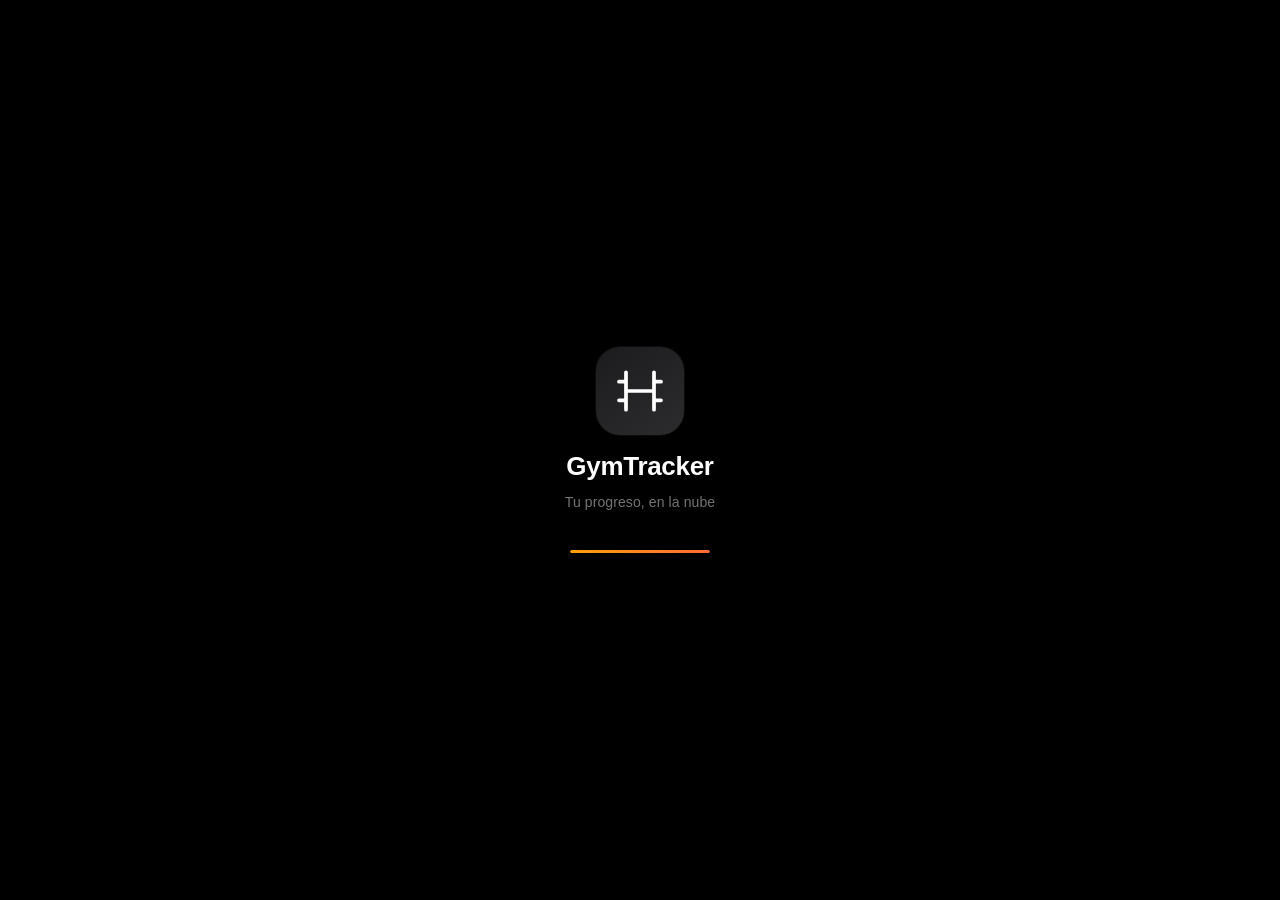
==== commit 9d883f23: "feat: splash screen animado al arrancar la app" ====
--- a/index.html
+++ b/index.html
@@ -20,6 +20,22 @@
 </head>
 <body>
 
+<!-- SPLASH SCREEN -->
+<div id="splashScreen">
+  <div class="splash-content">
+    <div class="splash-icon">
+      <svg width="56" height="56" viewBox="0 0 24 24" fill="none" stroke="white" stroke-width="1.6" stroke-linecap="round" stroke-linejoin="round">
+        <path d="M6 4v16M18 4v16M3 8h3M18 8h3M3 16h3M18 16h3M6 12h12"/>
+      </svg>
+    </div>
+    <div class="splash-title">GymTracker</div>
+    <div class="splash-subtitle">Tu progreso, en la nube</div>
+    <div class="splash-bar-wrap">
+      <div class="splash-bar"></div>
+    </div>
+  </div>
+</div>
+
 <!-- LOGIN SCREEN -->
 <div id="loginScreen" style="display:none">
   <div class="login-wrap">
@@ -92,22 +108,22 @@
       <!-- Stats tiles -->
       <div class="stats-grid">
         <div class="stat-tile" onclick="navigateTo('workouts')">
-          <div class="stat-tile-icon" style="background:rgba(0,122,255,0.10)">
+          <div class="stat-tile-icon">
             <svg class="tile-svg" viewBox="0 0 24 24"><path d="M6 4v16M18 4v16M3 8h3M18 8h3M3 16h3M18 16h3M6 12h12"/></svg>
           </div>
           <div class="stat-tile-value" id="dashWorkouts">0</div>
           <div class="stat-tile-label">Entrenos</div>
         </div>
         <div class="stat-tile" onclick="navigateTo('exercises')">
-          <div class="stat-tile-icon" style="background:rgba(94,92,230,0.10)">
-            <svg class="tile-svg" style="stroke:#5856d6" viewBox="0 0 24 24"><path d="M9 5H7a2 2 0 0 0-2 2v12a2 2 0 0 0 2 2h10a2 2 0 0 0 2-2V7a2 2 0 0 0-2-2h-2"/><rect x="9" y="3" width="6" height="4" rx="1"/><path d="M9 12h6M9 16h4"/></svg>
+          <div class="stat-tile-icon">
+            <svg class="tile-svg" viewBox="0 0 24 24"><path d="M9 5H7a2 2 0 0 0-2 2v12a2 2 0 0 0 2 2h10a2 2 0 0 0 2-2V7a2 2 0 0 0-2-2h-2"/><rect x="9" y="3" width="6" height="4" rx="1"/><path d="M9 12h6M9 16h4"/></svg>
           </div>
           <div class="stat-tile-value" id="dashExercises">0</div>
           <div class="stat-tile-label">Ejercicios</div>
         </div>
         <div class="stat-tile" onclick="navigateTo('records')">
-          <div class="stat-tile-icon" style="background:rgba(255,159,10,0.10)">
-            <svg class="tile-svg" style="stroke:#ff9f0a" viewBox="0 0 24 24"><circle cx="12" cy="8" r="6"/><path d="M8.21 13.89L7 23l5-3 5 3-1.21-9.12"/></svg>
+          <div class="stat-tile-icon">
+            <svg class="tile-svg" viewBox="0 0 24 24"><circle cx="12" cy="8" r="6"/><path d="M8.21 13.89L7 23l5-3 5 3-1.21-9.12"/></svg>
           </div>
           <div class="stat-tile-value" id="dashRecords">0</div>
           <div class="stat-tile-label">Récords</div>
@@ -186,9 +202,22 @@
         <button class="chip" onclick="setWorkoutMuscle('Core / Abdomen',this)">Core</button>
         <button class="chip" onclick="setWorkoutMuscle('Cardio',this)">Cardio</button>
       </div>
+      <!-- View Toggle -->
+      <div class="wl-view-toggle" id="workoutViewToggle">
+        <button class="wl-view-btn active" id="wlBtnList" onclick="setWorkoutView('list',this)">
+          <svg width="15" height="15" viewBox="0 0 24 24" fill="none" stroke="currentColor" stroke-width="2.2" stroke-linecap="round"><line x1="8" y1="6" x2="21" y2="6"/><line x1="8" y1="12" x2="21" y2="12"/><line x1="8" y1="18" x2="21" y2="18"/><line x1="3" y1="6" x2="3.01" y2="6"/><line x1="3" y1="12" x2="3.01" y2="12"/><line x1="3" y1="18" x2="3.01" y2="18"/></svg>
+          Lista
+        </button>
+        <button class="wl-view-btn" id="wlBtnCal" onclick="setWorkoutView('calendar',this)">
+          <svg width="15" height="15" viewBox="0 0 24 24" fill="none" stroke="currentColor" stroke-width="2.2" stroke-linecap="round"><rect x="3" y="4" width="18" height="18" rx="2"/><line x1="16" y1="2" x2="16" y2="6"/><line x1="8" y1="2" x2="8" y2="6"/><line x1="3" y1="10" x2="21" y2="10"/></svg>
+          Calendario
+        </button>
+      </div>
       <!-- Results count -->
       <div id="workoutFilterInfo" class="wf-filter-info" style="display:none"></div>
       <div id="workoutList" class="list-container" style="padding-top:4px"></div>
+      <!-- Calendar view -->
+      <div id="workoutCalendar" style="display:none; padding:0 16px 16px"></div>
       <div style="height:100px"></div>
     </section>
 
@@ -496,14 +525,14 @@
         <div class="settings-group-label">Cuenta</div>
         <div class="settings-list">
           <div class="settings-item" style="pointer-events:none">
-            <div class="settings-icon-wrap" style="background:rgba(0,122,255,0.10)">
+            <div class="settings-icon-wrap">
               <svg class="settings-svg" viewBox="0 0 24 24"><path d="M20 21v-2a4 4 0 0 0-4-4H8a4 4 0 0 0-4 4v2"/><circle cx="12" cy="7" r="4"/></svg>
             </div>
             <span class="settings-label" id="userEmail" style="font-size:13px;color:var(--text3)">—</span>
           </div>
           <div class="settings-item danger" onclick="confirmLogout()">
-            <div class="settings-icon-wrap" style="background:rgba(255,59,48,0.10)">
-              <svg class="settings-svg" style="stroke:#ff3b30" viewBox="0 0 24 24"><path d="M9 21H5a2 2 0 0 1-2-2V5a2 2 0 0 1 2-2h4"/><polyline points="16 17 21 12 16 7"/><line x1="21" y1="12" x2="9" y2="12"/></svg>
+            <div class="settings-icon-wrap">
+              <svg class="settings-svg" viewBox="0 0 24 24"><path d="M9 21H5a2 2 0 0 1-2-2V5a2 2 0 0 1 2-2h4"/><polyline points="16 17 21 12 16 7"/><line x1="21" y1="12" x2="9" y2="12"/></svg>
             </div>
             <span class="settings-label">Cerrar sesión</span>
             <svg class="settings-chevron" viewBox="0 0 24 24"><polyline points="9 18 15 12 9 6"/></svg>
@@ -515,15 +544,15 @@
         <div class="settings-group-label">Objetivos</div>
         <div class="settings-list">
           <div class="settings-item" onclick="navigateTo('goals')">
-            <div class="settings-icon-wrap" style="background:rgba(0,122,255,0.10)">
+            <div class="settings-icon-wrap">
               <svg class="settings-svg" viewBox="0 0 24 24"><circle cx="12" cy="12" r="10"/><circle cx="12" cy="12" r="6"/><circle cx="12" cy="12" r="2"/></svg>
             </div>
             <span class="settings-label">Mis objetivos</span>
             <svg class="settings-chevron" viewBox="0 0 24 24"><polyline points="9 18 15 12 9 6"/></svg>
           </div>
           <div class="settings-item" onclick="navigateTo('photos')">
-            <div class="settings-icon-wrap" style="background:rgba(94,92,230,0.10)">
-              <svg class="settings-svg" style="stroke:#5856d6" viewBox="0 0 24 24"><rect x="3" y="3" width="18" height="18" rx="3"/><circle cx="8.5" cy="8.5" r="1.5"/><polyline points="21 15 16 10 5 21"/></svg>
+            <div class="settings-icon-wrap">
+              <svg class="settings-svg" viewBox="0 0 24 24"><rect x="3" y="3" width="18" height="18" rx="3"/><circle cx="8.5" cy="8.5" r="1.5"/><polyline points="21 15 16 10 5 21"/></svg>
             </div>
             <span class="settings-label">Fotos de progreso</span>
             <svg class="settings-chevron" viewBox="0 0 24 24"><polyline points="9 18 15 12 9 6"/></svg>
@@ -534,45 +563,14 @@
         <div class="settings-group-label">Plantillas</div>
         <div class="settings-list">
           <div class="settings-item" onclick="openTemplatePicker()">
-            <div class="settings-icon-wrap" style="background:rgba(94,92,230,0.10)">
-              <svg class="settings-svg" style="stroke:#5856d6" viewBox="0 0 24 24"><path d="M9 3h6l5 5v11a2 2 0 0 1-2 2H6a2 2 0 0 1-2-2V5a2 2 0 0 1 2-2h3"/><path d="M9 3v5h6"/><path d="M8 13h8M8 17h5"/></svg>
+            <div class="settings-icon-wrap">
+              <svg class="settings-svg" viewBox="0 0 24 24"><path d="M9 3h6l5 5v11a2 2 0 0 1-2 2H6a2 2 0 0 1-2-2V5a2 2 0 0 1 2-2h3"/><path d="M9 3v5h6"/><path d="M8 13h8M8 17h5"/></svg>
             </div>
             <span class="settings-label">Cargar plantilla</span>
             <svg class="settings-chevron" viewBox="0 0 24 24"><polyline points="9 18 15 12 9 6"/></svg>
           </div>
           <div class="settings-item" style="pointer-events:none;flex-direction:column;align-items:flex-start;gap:4px">
             <div id="templateSummary" style="font-size:12px;color:var(--text3);padding:2px 0"></div>
-          </div>
-        </div>
-      </div>
-
-      <div class="settings-group">
-        <div class="settings-group-label">Backup GitHub</div>
-        <div class="settings-list">
-          <div class="settings-item" style="flex-direction:column;align-items:stretch;gap:8px;padding:14px 16px">
-            <div style="font-size:13px;font-weight:600;color:var(--text)">Token de acceso</div>
-            <div style="display:flex;gap:8px">
-              <input type="password" id="gistTokenInput" class="form-input" placeholder="ghp_..." style="flex:1;margin:0;font-size:13px" />
-              <button class="btn btn-primary" onclick="saveGistToken()" style="padding:0 14px;font-size:13px;flex-shrink:0">Guardar</button>
-            </div>
-            <div style="font-size:11px;color:var(--text3)">github.com → Settings → Developer settings → Tokens (classic) → scope: gist</div>
-          </div>
-          <div class="settings-item" onclick="handleManualBackup()" id="backupGistBtn">
-            <div class="settings-icon-wrap" style="background:rgba(36,41,46,0.10)">
-              <svg class="settings-svg" style="stroke:#24292e" viewBox="0 0 24 24"><path d="M12 2C6.477 2 2 6.477 2 12c0 4.418 2.865 8.166 6.839 9.489.5.092.682-.217.682-.482 0-.237-.009-.868-.013-1.703-2.782.604-3.369-1.342-3.369-1.342-.454-1.155-1.11-1.462-1.11-1.462-.908-.62.069-.608.069-.608 1.003.07 1.531 1.03 1.531 1.03.892 1.529 2.341 1.087 2.91.831.092-.646.35-1.086.636-1.336-2.22-.253-4.555-1.11-4.555-4.943 0-1.091.39-1.984 1.029-2.683-.103-.253-.446-1.27.098-2.647 0 0 .84-.269 2.75 1.025A9.578 9.578 0 0 1 12 6.836a9.59 9.59 0 0 1 2.504.337c1.909-1.294 2.747-1.025 2.747-1.025.546 1.377.202 2.394.1 2.647.64.699 1.028 1.592 1.028 2.683 0 3.842-2.339 4.687-4.566 4.935.359.309.678.919.678 1.852 0 1.336-.012 2.415-.012 2.743 0 .267.18.578.688.48C19.138 20.163 22 16.418 22 12c0-5.523-4.477-10-10-10z"/></svg>
-            </div>
-            <span class="settings-label">Hacer backup ahora</span>
-            <svg class="settings-chevron" viewBox="0 0 24 24"><polyline points="9 18 15 12 9 6"/></svg>
-          </div>
-          <div class="settings-item" onclick="handleRestoreBackup()" id="restoreGistBtn">
-            <div class="settings-icon-wrap" style="background:rgba(255,149,0,0.10)">
-              <svg class="settings-svg" style="stroke:#ff9500" viewBox="0 0 24 24"><polyline points="1 4 1 10 7 10"/><path d="M3.51 15a9 9 0 1 0 .49-4.95"/></svg>
-            </div>
-            <span class="settings-label">Restaurar backup</span>
-            <svg class="settings-chevron" viewBox="0 0 24 24"><polyline points="9 18 15 12 9 6"/></svg>
-          </div>
-          <div class="settings-item" style="pointer-events:none;flex-direction:column;align-items:flex-start;gap:4px">
-            <div id="backupStatus" style="font-size:12px;color:var(--text3);padding:2px 0"></div>
           </div>
         </div>
       </div>
@@ -581,12 +579,12 @@
         <div class="settings-group-label">Mis Datos (Copia de seguridad del usuario)</div>
         <div class="settings-list">
           <!-- Banner de aviso -->
-          <div style="background:rgba(255,159,10,0.12);border:1px solid rgba(255,159,10,0.3);border-radius:10px;padding:12px 14px;margin:0 0 4px;font-size:12px;color:var(--text2);line-height:1.5">
-            💾 <b>Recomendado:</b> Exporta tus datos regularmente. El archivo JSON contiene solo tus datos de entrenamiento y puedes restaurarlo cuando quieras.
+          <div style="background:var(--bg3);border:1px solid var(--border2);border-radius:10px;padding:12px 14px;margin:0 0 4px;font-size:12px;color:var(--text2);line-height:1.5">
+            <b>Recomendado:</b> Exporta tus datos regularmente. El archivo JSON contiene solo tus datos de entrenamiento y puedes restaurarlo cuando quieras.
           </div>
           <div class="settings-item" onclick="exportData()">
-            <div class="settings-icon-wrap" style="background:rgba(52,199,89,0.10)">
-              <svg class="settings-svg" style="stroke:#34c759" viewBox="0 0 24 24"><path d="M21 15v4a2 2 0 0 1-2 2H5a2 2 0 0 1-2-2v-4"/><polyline points="7 10 12 15 17 10"/><line x1="12" y1="15" x2="12" y2="3"/></svg>
+            <div class="settings-icon-wrap">
+              <svg class="settings-svg" viewBox="0 0 24 24"><path d="M21 15v4a2 2 0 0 1-2 2H5a2 2 0 0 1-2-2v-4"/><polyline points="7 10 12 15 17 10"/><line x1="12" y1="15" x2="12" y2="3"/></svg>
             </div>
             <div>
               <span class="settings-label">Exportar mis datos (JSON)</span>
@@ -595,8 +593,8 @@
             <svg class="settings-chevron" viewBox="0 0 24 24"><polyline points="9 18 15 12 9 6"/></svg>
           </div>
           <div class="settings-item" onclick="document.getElementById('importFile').click()">
-            <div class="settings-icon-wrap" style="background:rgba(50,173,230,0.10)">
-              <svg class="settings-svg" style="stroke:#32ade6" viewBox="0 0 24 24"><path d="M21 15v4a2 2 0 0 1-2 2H5a2 2 0 0 1-2-2v-4"/><polyline points="17 8 12 3 7 8"/><line x1="12" y1="3" x2="12" y2="15"/></svg>
+            <div class="settings-icon-wrap">
+              <svg class="settings-svg" viewBox="0 0 24 24"><path d="M21 15v4a2 2 0 0 1-2 2H5a2 2 0 0 1-2-2v-4"/><polyline points="17 8 12 3 7 8"/><line x1="12" y1="3" x2="12" y2="15"/></svg>
             </div>
             <div>
               <span class="settings-label">Importar mis datos (JSON)</span>
@@ -609,11 +607,11 @@
       </div>
       <div id="adminPanel" style="display:none">
         <div class="settings-group">
-          <div class="settings-group-label" style="color:#ff9f0a">⚙️ Admin</div>
+          <div class="settings-group-label">Admin</div>
           <div class="settings-list">
             <div class="settings-item" onclick="adminExportAllUsers()">
-              <div class="settings-icon-wrap" style="background:rgba(255,159,10,0.10)">
-                <svg class="settings-svg" style="stroke:#ff9f0a" viewBox="0 0 24 24"><path d="M21 15v4a2 2 0 0 1-2 2H5a2 2 0 0 1-2-2v-4"/><polyline points="7 10 12 15 17 10"/><line x1="12" y1="15" x2="12" y2="3"/></svg>
+              <div class="settings-icon-wrap">
+                <svg class="settings-svg" viewBox="0 0 24 24"><path d="M21 15v4a2 2 0 0 1-2 2H5a2 2 0 0 1-2-2v-4"/><polyline points="7 10 12 15 17 10"/><line x1="12" y1="15" x2="12" y2="3"/></svg>
               </div>
               <div>
                 <span class="settings-label">Backup todos los usuarios</span>
@@ -622,8 +620,8 @@
               <svg class="settings-chevron" viewBox="0 0 24 24"><polyline points="9 18 15 12 9 6"/></svg>
             </div>
             <div class="settings-item" onclick="document.getElementById('adminImportFile').click()">
-              <div class="settings-icon-wrap" style="background:rgba(255,159,10,0.10)">
-                <svg class="settings-svg" style="stroke:#ff9f0a" viewBox="0 0 24 24"><path d="M21 15v4a2 2 0 0 1-2 2H5a2 2 0 0 1-2-2v-4"/><polyline points="17 8 12 3 7 8"/><line x1="12" y1="3" x2="12" y2="15"/></svg>
+              <div class="settings-icon-wrap">
+                <svg class="settings-svg" viewBox="0 0 24 24"><path d="M21 15v4a2 2 0 0 1-2 2H5a2 2 0 0 1-2-2v-4"/><polyline points="17 8 12 3 7 8"/><line x1="12" y1="3" x2="12" y2="15"/></svg>
               </div>
               <div>
                 <span class="settings-label">Restaurar backup completo</span>
@@ -633,8 +631,8 @@
             </div>
             <input type="file" id="adminImportFile" accept=".json" style="display:none" onchange="adminImportAllUsers(event)" />
             <div class="settings-item" onclick="adminViewSuggestions()">
-              <div class="settings-icon-wrap" style="background:rgba(255,159,10,0.10)">
-                <svg class="settings-svg" style="stroke:#ff9f0a" viewBox="0 0 24 24"><path d="M21 15a2 2 0 0 1-2 2H7l-4 4V5a2 2 0 0 1 2-2h14a2 2 0 0 1 2 2z"/></svg>
+              <div class="settings-icon-wrap">
+                <svg class="settings-svg" viewBox="0 0 24 24"><path d="M21 15a2 2 0 0 1-2 2H7l-4 4V5a2 2 0 0 1 2-2h14a2 2 0 0 1 2 2z"/></svg>
               </div>
               <div>
                 <span class="settings-label">Ver sugerencias</span>
@@ -643,8 +641,8 @@
               <svg class="settings-chevron" viewBox="0 0 24 24"><polyline points="9 18 15 12 9 6"/></svg>
             </div>
             <div class="settings-item" onclick="adminResetServiceKey()">
-              <div class="settings-icon-wrap" style="background:rgba(255,59,48,0.10)">
-                <svg class="settings-svg" style="stroke:#ff3b30" viewBox="0 0 24 24"><path d="M21 2l-2 2m-7.61 7.61a5.5 5.5 0 1 1-7.778 7.778 5.5 5.5 0 0 1 7.777-7.777zm0 0L15.5 7.5m0 0l3 3L22 7l-3-3m-3.5 3.5L19 4"/></svg>
+              <div class="settings-icon-wrap">
+                <svg class="settings-svg" viewBox="0 0 24 24"><path d="M21 2l-2 2m-7.61 7.61a5.5 5.5 0 1 1-7.778 7.778 5.5 5.5 0 0 1 7.777-7.777zm0 0L15.5 7.5m0 0l3 3L22 7l-3-3m-3.5 3.5L19 4"/></svg>
               </div>
               <div>
                 <span class="settings-label">Resetear service key</span>
@@ -725,6 +723,10 @@
     <button class="tab-item" onclick="navigateTo('workouts')" data-tab="workouts">
       <svg class="tab-svg" viewBox="0 0 24 24"><path d="M6 4v16M18 4v16M3 8h3M18 8h3M3 16h3M18 16h3M6 12h12"/></svg>
       <span class="tab-label">Entreno</span>
+    </button>
+    <button class="tab-item" onclick="navigateTo('exercises')" data-tab="exercises">
+      <svg class="tab-svg" viewBox="0 0 24 24"><path d="M9 5H7a2 2 0 0 0-2 2v12a2 2 0 0 0 2 2h10a2 2 0 0 0 2-2V7a2 2 0 0 0-2-2h-2"/><rect x="9" y="3" width="6" height="4" rx="1"/><path d="M9 12h6M9 16h4"/></svg>
+      <span class="tab-label">Ejercicios</span>
     </button>
     <button class="tab-item" onclick="navigateTo('challenges')" data-tab="challenges">
       <svg class="tab-svg" viewBox="0 0 24 24"><path d="M17 21v-2a4 4 0 0 0-4-4H5a4 4 0 0 0-4 4v2"/><circle cx="9" cy="7" r="4"/><path d="M23 21v-2a4 4 0 0 0-3-3.87"/><path d="M16 3.13a4 4 0 0 1 0 7.75"/></svg>
--- a/style.css
+++ b/style.css
@@ -214,7 +214,7 @@
   display: flex;
   align-items: center;
   justify-content: center;
-  font-size: 18px;
+  background: var(--bg3);
   margin-bottom: 2px;
 }
 
@@ -786,8 +786,8 @@
 
 /* SVG icon */
 .tab-svg {
-  width: 22px;
-  height: 22px;
+  width: 20px;
+  height: 20px;
   fill: none;
   stroke: var(--text3);
   stroke-width: 1.7;
@@ -797,16 +797,17 @@
 }
 
 .tab-label {
-  font-size: 10px;
+  font-size: 9px;
   font-weight: 500;
   color: var(--text3);
   letter-spacing: 0.1px;
   transition: color 0.15s;
-}
-
-/* Active state — just color change, no scale */
-.tab-item.active .tab-svg { stroke: var(--accent); }
-.tab-item.active .tab-label { color: var(--accent); font-weight: 600; }
+  white-space: nowrap;
+}
+
+/* Active state — minimalist monochrome */
+.tab-item.active .tab-svg { stroke: var(--text); }
+.tab-item.active .tab-label { color: var(--text); font-weight: 600; }
 
 /* Active dot indicator */
 .tab-item.active::after {
@@ -816,7 +817,7 @@
   width: 4px;
   height: 4px;
   border-radius: 50%;
-  background: var(--accent);
+  background: var(--text);
 }
 
 /* ===== FAB ===== */
@@ -1284,7 +1285,53 @@
   transition: transform 0.12s;
 }
 
+/* Borde izquierdo según estado de validación */
+.wl-card.validated   { border-left: 3px solid rgba(52,199,89,0.6); }
+.wl-card.planned     { border-left: 3px solid rgba(255,159,10,0.5); }
+.wl-card.invalidated { border-left: 3px solid rgba(142,142,147,0.35); }
+
 .wl-card:active { transform: scale(0.985); }
+
+/* Badge de validación */
+.wl-validation-badge {
+  display: inline-flex;
+  align-items: center;
+  gap: 5px;
+  font-size: 11px;
+  font-weight: 700;
+  letter-spacing: 0.1px;
+  padding: 4px 9px;
+  border-radius: 20px;
+  cursor: pointer;
+  -webkit-tap-highlight-color: transparent;
+  transition: filter 0.15s, transform 0.1s;
+  user-select: none;
+  border: 1px solid transparent;
+}
+.wl-validation-badge:active { filter: brightness(0.88); transform: scale(0.95); }
+.wl-validation-badge svg { flex-shrink: 0; }
+
+.wl-validation-badge.validated {
+  background: rgba(52,199,89,0.10);
+  color: #28a745;
+  border-color: rgba(52,199,89,0.25);
+}
+.wl-validation-badge.planned {
+  background: rgba(255,159,10,0.10);
+  color: #e08a00;
+  border-color: rgba(255,159,10,0.25);
+}
+.wl-validation-badge.invalidated {
+  background: rgba(142,142,147,0.08);
+  color: var(--text3);
+  border-color: rgba(142,142,147,0.2);
+}
+
+@media (prefers-color-scheme: dark) {
+  .wl-validation-badge.validated  { color: #34c759; background: rgba(52,199,89,0.13); border-color: rgba(52,199,89,0.22); }
+  .wl-validation-badge.planned    { color: #ff9f0a; background: rgba(255,159,10,0.13); border-color: rgba(255,159,10,0.22); }
+  .wl-validation-badge.invalidated { color: var(--text3); background: rgba(142,142,147,0.10); border-color: rgba(142,142,147,0.18); }
+}
 
 .wl-header {
   display: flex;
@@ -1464,12 +1511,11 @@
 
 /* ===== STATS REDESIGN ===== */
 
-/* Summary grid 2x2 */
+/* Summary container */
 .stats-summary-grid {
-  display: grid;
-  grid-template-columns: 1fr 1fr;
-  gap: 10px;
-  padding: 12px 16px 4px;
+  display: flex;
+  flex-direction: column;
+  padding: 8px 16px 0;
 }
 
 .stat-summary-card {
@@ -1934,7 +1980,7 @@
   width: 20px;
   height: 20px;
   fill: none;
-  stroke: var(--accent);
+  stroke: var(--text);
   stroke-width: 1.8;
   stroke-linecap: round;
   stroke-linejoin: round;
@@ -1945,10 +1991,21 @@
   width: 16px;
   height: 16px;
   fill: none;
-  stroke: var(--accent);
+  stroke: var(--text);
   stroke-width: 1.8;
   stroke-linecap: round;
   stroke-linejoin: round;
+}
+
+.settings-icon-wrap {
+  width: 32px;
+  height: 32px;
+  border-radius: 8px;
+  background: var(--bg3);
+  display: flex;
+  align-items: center;
+  justify-content: center;
+  flex-shrink: 0;
 }
 
 .settings-chevron {
@@ -3329,12 +3386,117 @@
   font-size: 16px; font-weight: 800; color: var(--text3);
   padding: 0 8px;
 }
-
-/* SVG del cuerpo */
+/* Tarjetas y Banners de Pique */
+.pique-banner {
+  border-radius: 14px;
+  padding: 12px 14px;
+  margin-bottom: 12px;
+  display: flex;
+  align-items: center;
+  gap: 12px;
+  box-shadow: var(--card-shadow);
+  animation: fadeIn 0.3s ease;
+}
+
+.pique-banner.winning {
+  background: linear-gradient(135deg, #007aff, #5856d6);
+  border: 1px solid rgba(255,255,255,0.2);
+}
+
+.pique-banner.losing {
+  background: linear-gradient(135deg, #ff3b30, #ff9500);
+  border: 1px solid rgba(255,255,255,0.2);
+}
+
+.pique-banner.tied {
+  background: var(--bg2);
+  border: 1px solid var(--border2);
+}
+
+.pique-grid {
+  display: grid;
+  grid-template-columns: repeat(2, 1fr);
+  gap: 8px;
+  margin-bottom: 10px;
+}
+
+.pique-card {
+  background: var(--bg2);
+  border: 1px solid var(--border2);
+  border-radius: 14px;
+  padding: 12px 12px 10px;
+  display: flex;
+  flex-direction: column;
+  gap: 6px;
+  box-shadow: var(--card-shadow);
+}
+
+.pique-card-header {
+  display: flex;
+  align-items: center;
+  justify-content: space-between;
+  font-size: 11px;
+  font-weight: 700;
+  color: var(--text3);
+  text-transform: uppercase;
+  letter-spacing: 0.4px;
+}
+
+.pique-card-body {
+  display: flex;
+  align-items: center;
+  justify-content: space-between;
+  gap: 4px;
+}
+
+.pique-side {
+  flex: 1;
+  display: flex;
+  flex-direction: column;
+}
+
+.pique-side.right {
+  text-align: right;
+  align-items: flex-end;
+}
+
+.pique-val {
+  font-size: 16px;
+  font-weight: 800;
+  color: var(--text);
+  letter-spacing: -0.3px;
+}
+
+.pique-val.winner-me {
+  color: var(--accent);
+}
+
+.pique-val.winner-rival {
+  color: var(--red);
+}
+
+.pique-lbl {
+  font-size: 10px;
+  font-weight: 600;
+  color: var(--text4);
+  text-transform: uppercase;
+}
+
+.pique-mini-track {
+  height: 5px;
+  border-radius: 3px;
+  background: var(--bg3);
+  overflow: hidden;
+  display: flex;
+  margin-top: 4px;
+}
+
+/* SVG del cuerpo anatómico */
 .challenge-body-wrap {
   background: var(--bg2);
-  border-radius: 16px;
-  padding: 12px;
+  border: 1px solid var(--border2);
+  border-radius: 18px;
+  padding: 16px 12px 14px;
   margin-bottom: 12px;
   box-shadow: var(--card-shadow);
   display: flex; flex-direction: column; align-items: center;
@@ -3443,3 +3605,519 @@
 }
 .btn-icon-fav:active { transform: scale(1.25); }
 
+/* ===== WORKOUT VIEW TOGGLE (Lista / Calendario) ===== */
+.wl-view-toggle {
+  display: flex;
+  gap: 6px;
+  padding: 6px 16px 2px;
+}
+
+.wl-view-btn {
+  display: flex;
+  align-items: center;
+  gap: 6px;
+  padding: 7px 14px;
+  border-radius: 20px;
+  border: 1.5px solid var(--border2);
+  background: var(--bg2);
+  color: var(--text3);
+  font-size: 13px;
+  font-weight: 600;
+  font-family: inherit;
+  cursor: pointer;
+  transition: background 0.15s, color 0.15s, border-color 0.15s;
+  -webkit-tap-highlight-color: transparent;
+}
+
+.wl-view-btn.active {
+  background: var(--accent);
+  border-color: var(--accent);
+  color: #fff;
+}
+
+.wl-view-btn svg { flex-shrink: 0; }
+
+/* ===== WORKOUT CALENDAR ===== */
+.wlcal-nav {
+  display: flex;
+  align-items: center;
+  justify-content: space-between;
+  padding: 10px 0 14px;
+}
+
+.wlcal-nav-btn {
+  width: 38px;
+  height: 38px;
+  border-radius: 50%;
+  border: none;
+  background: var(--bg2);
+  color: var(--text);
+  font-size: 22px;
+  line-height: 1;
+  display: flex;
+  align-items: center;
+  justify-content: center;
+  cursor: pointer;
+  box-shadow: var(--card-shadow);
+  -webkit-tap-highlight-color: transparent;
+  transition: background 0.12s;
+}
+
+.wlcal-nav-btn:active { background: var(--bg3); }
+
+.wlcal-nav-center { text-align: center; flex: 1; }
+
+.wlcal-month {
+  font-size: 16px;
+  font-weight: 700;
+  color: var(--text);
+  text-transform: capitalize;
+  letter-spacing: -0.3px;
+}
+
+.wlcal-sub {
+  font-size: 12px;
+  color: var(--text3);
+  font-weight: 500;
+  margin-top: 2px;
+}
+
+.wlcal-grid {
+  display: grid;
+  grid-template-columns: repeat(7, 1fr);
+  gap: 4px;
+}
+
+.wlcal-header-row {
+  margin-bottom: 4px;
+}
+
+.wlcal-day-name {
+  text-align: center;
+  font-size: 11px;
+  font-weight: 700;
+  color: var(--text4);
+  padding: 4px 0;
+  text-transform: uppercase;
+  letter-spacing: 0.3px;
+}
+
+.wlcal-cell {
+  aspect-ratio: 1;
+  border-radius: 10px;
+  display: flex;
+  flex-direction: column;
+  align-items: center;
+  justify-content: center;
+  gap: 3px;
+  cursor: default;
+  background: transparent;
+  transition: background 0.12s;
+  -webkit-tap-highlight-color: transparent;
+}
+
+.wlcal-cell.trained {
+  background: var(--bg2);
+  cursor: pointer;
+  box-shadow: var(--card-shadow);
+}
+
+.wlcal-cell.trained:active { background: var(--bg3); }
+
+.wlcal-cell.today .wlcal-num {
+  background: var(--accent);
+  color: #fff;
+  border-radius: 50%;
+  width: 26px;
+  height: 26px;
+  display: flex;
+  align-items: center;
+  justify-content: center;
+}
+
+.wlcal-cell.empty { pointer-events: none; }
+
+.wlcal-num {
+  font-size: 14px;
+  font-weight: 600;
+  color: var(--text);
+  line-height: 1;
+}
+
+.wlcal-cell.trained .wlcal-num { font-weight: 800; }
+
+.wlcal-dots {
+  display: flex;
+  gap: 3px;
+  justify-content: center;
+}
+
+.wlcal-dot {
+  width: 6px;
+  height: 6px;
+  border-radius: 50%;
+  flex-shrink: 0;
+}
+
+/* Workout detail card below calendar */
+.wlcal-detail-card {
+  background: var(--bg2);
+  border-radius: 14px;
+  padding: 14px 16px;
+  margin-top: 16px;
+  box-shadow: var(--card-shadow);
+  cursor: pointer;
+  border-left: 3px solid var(--accent);
+  -webkit-tap-highlight-color: transparent;
+  transition: background 0.12s;
+  animation: fadeIn 0.2s ease;
+}
+
+.wlcal-detail-card:active { background: var(--bg3); }
+
+.wlcal-detail-title {
+  font-size: 15px;
+  font-weight: 700;
+  color: var(--text);
+  margin-bottom: 4px;
+}
+
+.wlcal-detail-meta {
+  font-size: 12px;
+  color: var(--text3);
+  font-weight: 600;
+  margin-bottom: 8px;
+}
+
+.wlcal-detail-muscles {
+  display: flex;
+  flex-wrap: wrap;
+  gap: 4px;
+}
+
+/* ===== STATS REDESIGN: VOLUME HERO CARD & KPIS ===== */
+.stats-vol-hero {
+  background: linear-gradient(135deg, #0a84ff 0%, #5e5ce6 55%, #bf5af2 100%);
+  border-radius: 18px;
+  padding: 16px 16px 14px;
+  color: #fff;
+  box-shadow: 0 8px 24px rgba(10, 132, 255, 0.22);
+  margin-bottom: 10px;
+  position: relative;
+  overflow: hidden;
+}
+
+.stats-vol-hero::after {
+  content: '';
+  position: absolute;
+  top: -40px;
+  right: -40px;
+  width: 120px;
+  height: 120px;
+  border-radius: 50%;
+  background: radial-gradient(circle, rgba(255,255,255,0.2) 0%, transparent 70%);
+  pointer-events: none;
+}
+
+.stats-vol-hero-top {
+  display: flex;
+  justify-content: space-between;
+  align-items: flex-start;
+  gap: 8px;
+  margin-bottom: 12px;
+}
+
+.stats-vol-hero-label {
+  font-size: 11.5px;
+  font-weight: 700;
+  color: rgba(255,255,255,0.85);
+  text-transform: uppercase;
+  letter-spacing: 0.5px;
+}
+
+.stats-vol-hero-val {
+  font-size: 32px;
+  font-weight: 900;
+  color: #fff;
+  line-height: 1.1;
+  letter-spacing: -0.8px;
+  margin-top: 2px;
+}
+
+.stats-vol-hero-unit {
+  font-size: 16px;
+  font-weight: 600;
+  opacity: 0.85;
+}
+
+.stats-vol-delta-badge {
+  padding: 5px 9px;
+  border-radius: 10px;
+  background: rgba(255,255,255,0.18) !important;
+  color: #fff !important;
+  font-size: 12px;
+  font-weight: 800;
+  text-align: right;
+  backdrop-filter: blur(8px);
+  -webkit-backdrop-filter: blur(8px);
+  flex-shrink: 0;
+}
+
+/* Volume comparison bars */
+.stats-vol-compare-bars {
+  background: rgba(0,0,0,0.18);
+  border-radius: 10px;
+  padding: 8px 10px;
+  margin-bottom: 10px;
+  display: flex;
+  flex-direction: column;
+  gap: 6px;
+}
+
+.stats-vol-compare-row {
+  display: flex;
+  align-items: center;
+  gap: 6px;
+  font-size: 10.5px;
+  font-weight: 600;
+}
+
+.stats-vol-compare-lbl {
+  width: 68px;
+  color: rgba(255,255,255,0.8);
+  flex-shrink: 0;
+  font-size: 10px;
+}
+
+.stats-vol-bar-track {
+  flex: 1;
+  height: 6px;
+  background: rgba(255,255,255,0.15);
+  border-radius: 3px;
+  overflow: hidden;
+}
+
+.stats-vol-bar-fill {
+  height: 100%;
+  border-radius: 3px;
+  transition: width 0.5s ease;
+}
+
+.stats-vol-bar-fill.current {
+  background: #34c759;
+}
+
+.stats-vol-bar-fill.prev {
+  background: rgba(255,255,255,0.5);
+}
+
+.stats-vol-compare-val {
+  width: 65px;
+  text-align: right;
+  color: #fff;
+  font-weight: 700;
+  flex-shrink: 0;
+  font-size: 10.5px;
+}
+
+/* Equivalents chips */
+.stats-vol-equivs {
+  display: flex;
+  flex-wrap: wrap;
+  gap: 5px;
+}
+
+.stats-vol-equiv-chip {
+  background: rgba(255,255,255,0.18);
+  backdrop-filter: blur(8px);
+  -webkit-backdrop-filter: blur(8px);
+  border: 1px solid rgba(255,255,255,0.25);
+  padding: 4px 9px;
+  border-radius: 16px;
+  font-size: 11px;
+  font-weight: 700;
+  color: #fff;
+  letter-spacing: -0.2px;
+  line-height: 1.2;
+}
+
+/* KPI Row (4 minimalist tiles) */
+.stats-kpi-row {
+  display: grid;
+  grid-template-columns: repeat(4, 1fr);
+  gap: 6px;
+  margin-bottom: 10px;
+}
+
+.stats-kpi-card {
+  background: var(--bg2);
+  border: 1px solid var(--border2);
+  border-radius: 12px;
+  padding: 10px 4px 8px;
+  text-align: center;
+  color: var(--text);
+  box-shadow: var(--card-shadow);
+  display: flex;
+  flex-direction: column;
+  justify-content: center;
+  align-items: center;
+  min-width: 0;
+}
+
+.stats-kpi-val {
+  font-size: 17px;
+  font-weight: 900;
+  letter-spacing: -0.5px;
+  line-height: 1.1;
+  color: var(--text);
+  white-space: nowrap;
+}
+
+.stats-kpi-lbl {
+  font-size: 9px;
+  font-weight: 600;
+  color: var(--text3);
+  line-height: 1.15;
+  margin-top: 3px;
+  text-align: center;
+}
+
+/* Lifetime Stats Row: 2x2 grid for mobile */
+.stats-life-row {
+  background: var(--bg2);
+  border: 1px solid var(--border2);
+  border-radius: 14px;
+  padding: 10px 12px;
+  margin-bottom: 12px;
+  display: grid;
+  grid-template-columns: repeat(2, 1fr);
+  gap: 8px 12px;
+  box-shadow: var(--card-shadow);
+}
+
+.stats-life-item {
+  display: flex;
+  align-items: center;
+  gap: 7px;
+  min-width: 0;
+}
+
+.stats-life-icon {
+  display: flex;
+  align-items: center;
+  justify-content: center;
+  width: 28px;
+  height: 28px;
+  border-radius: 8px;
+  background: var(--bg3);
+  color: var(--text2);
+  flex-shrink: 0;
+}
+
+.stats-life-val {
+  font-size: 13px;
+  font-weight: 800;
+  color: var(--text);
+  line-height: 1.1;
+}
+
+.stats-life-lbl {
+  font-size: 9px;
+  font-weight: 600;
+  color: var(--text3);
+  text-transform: uppercase;
+  letter-spacing: 0.2px;
+  white-space: nowrap;
+}
+
+.stats-life-div {
+  display: none;
+}
+
+
+
+/* ===== SPLASH SCREEN ===== */
+#splashScreen {
+  position: fixed;
+  inset: 0;
+  z-index: 9999;
+  display: flex;
+  align-items: center;
+  justify-content: center;
+  background: #000;
+  transition: opacity 0.5s ease, visibility 0.5s ease;
+}
+
+#splashScreen.hiding {
+  opacity: 0;
+  visibility: hidden;
+}
+
+.splash-content {
+  display: flex;
+  flex-direction: column;
+  align-items: center;
+  gap: 12px;
+  animation: splashFadeIn 0.5s ease forwards;
+}
+
+@keyframes splashFadeIn {
+  from { opacity: 0; transform: translateY(12px); }
+  to   { opacity: 1; transform: translateY(0); }
+}
+
+.splash-icon {
+  width: 88px;
+  height: 88px;
+  border-radius: 24px;
+  background: linear-gradient(145deg, #1c1c1e, #2c2c2e);
+  display: flex;
+  align-items: center;
+  justify-content: center;
+  box-shadow: 0 8px 32px rgba(0,0,0,0.5), 0 0 0 1px rgba(255,255,255,0.06);
+  margin-bottom: 4px;
+  animation: splashIconPulse 1.6s ease-in-out infinite;
+}
+
+@keyframes splashIconPulse {
+  0%, 100% { box-shadow: 0 8px 32px rgba(0,0,0,0.5), 0 0 0 1px rgba(255,255,255,0.06); }
+  50%       { box-shadow: 0 8px 40px rgba(255,159,10,0.18), 0 0 0 1px rgba(255,159,10,0.15); }
+}
+
+.splash-title {
+  font-size: 26px;
+  font-weight: 700;
+  color: #fff;
+  letter-spacing: -0.3px;
+}
+
+.splash-subtitle {
+  font-size: 14px;
+  color: rgba(255,255,255,0.45);
+  font-weight: 400;
+  letter-spacing: 0.1px;
+}
+
+.splash-bar-wrap {
+  width: 140px;
+  height: 3px;
+  background: rgba(255,255,255,0.1);
+  border-radius: 99px;
+  margin-top: 28px;
+  overflow: hidden;
+}
+
+.splash-bar {
+  height: 100%;
+  width: 0%;
+  background: linear-gradient(90deg, #ff9f0a, #ff6b35);
+  border-radius: 99px;
+  animation: splashProgress 1.8s cubic-bezier(0.4, 0, 0.2, 1) forwards;
+}
+
+@keyframes splashProgress {
+  0%   { width: 0%; }
+  40%  { width: 60%; }
+  70%  { width: 80%; }
+  100% { width: 100%; }
+}
